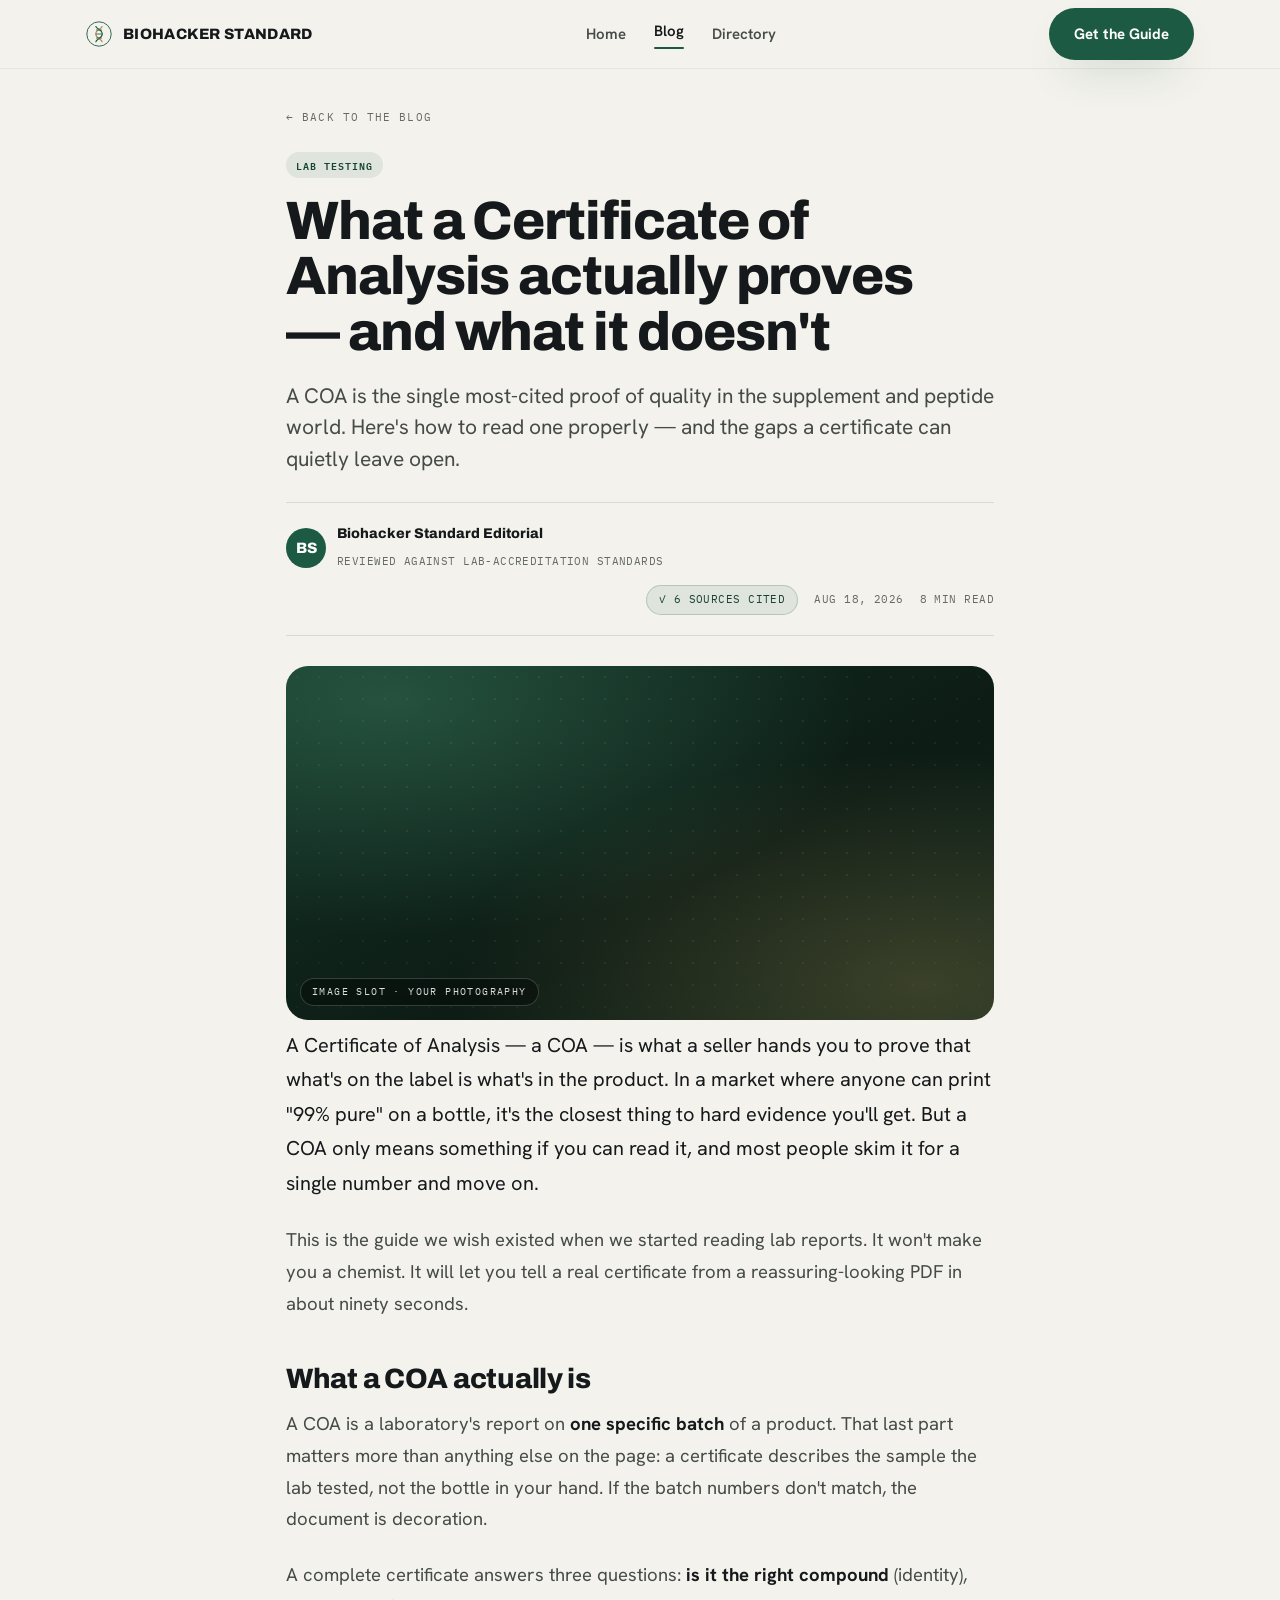
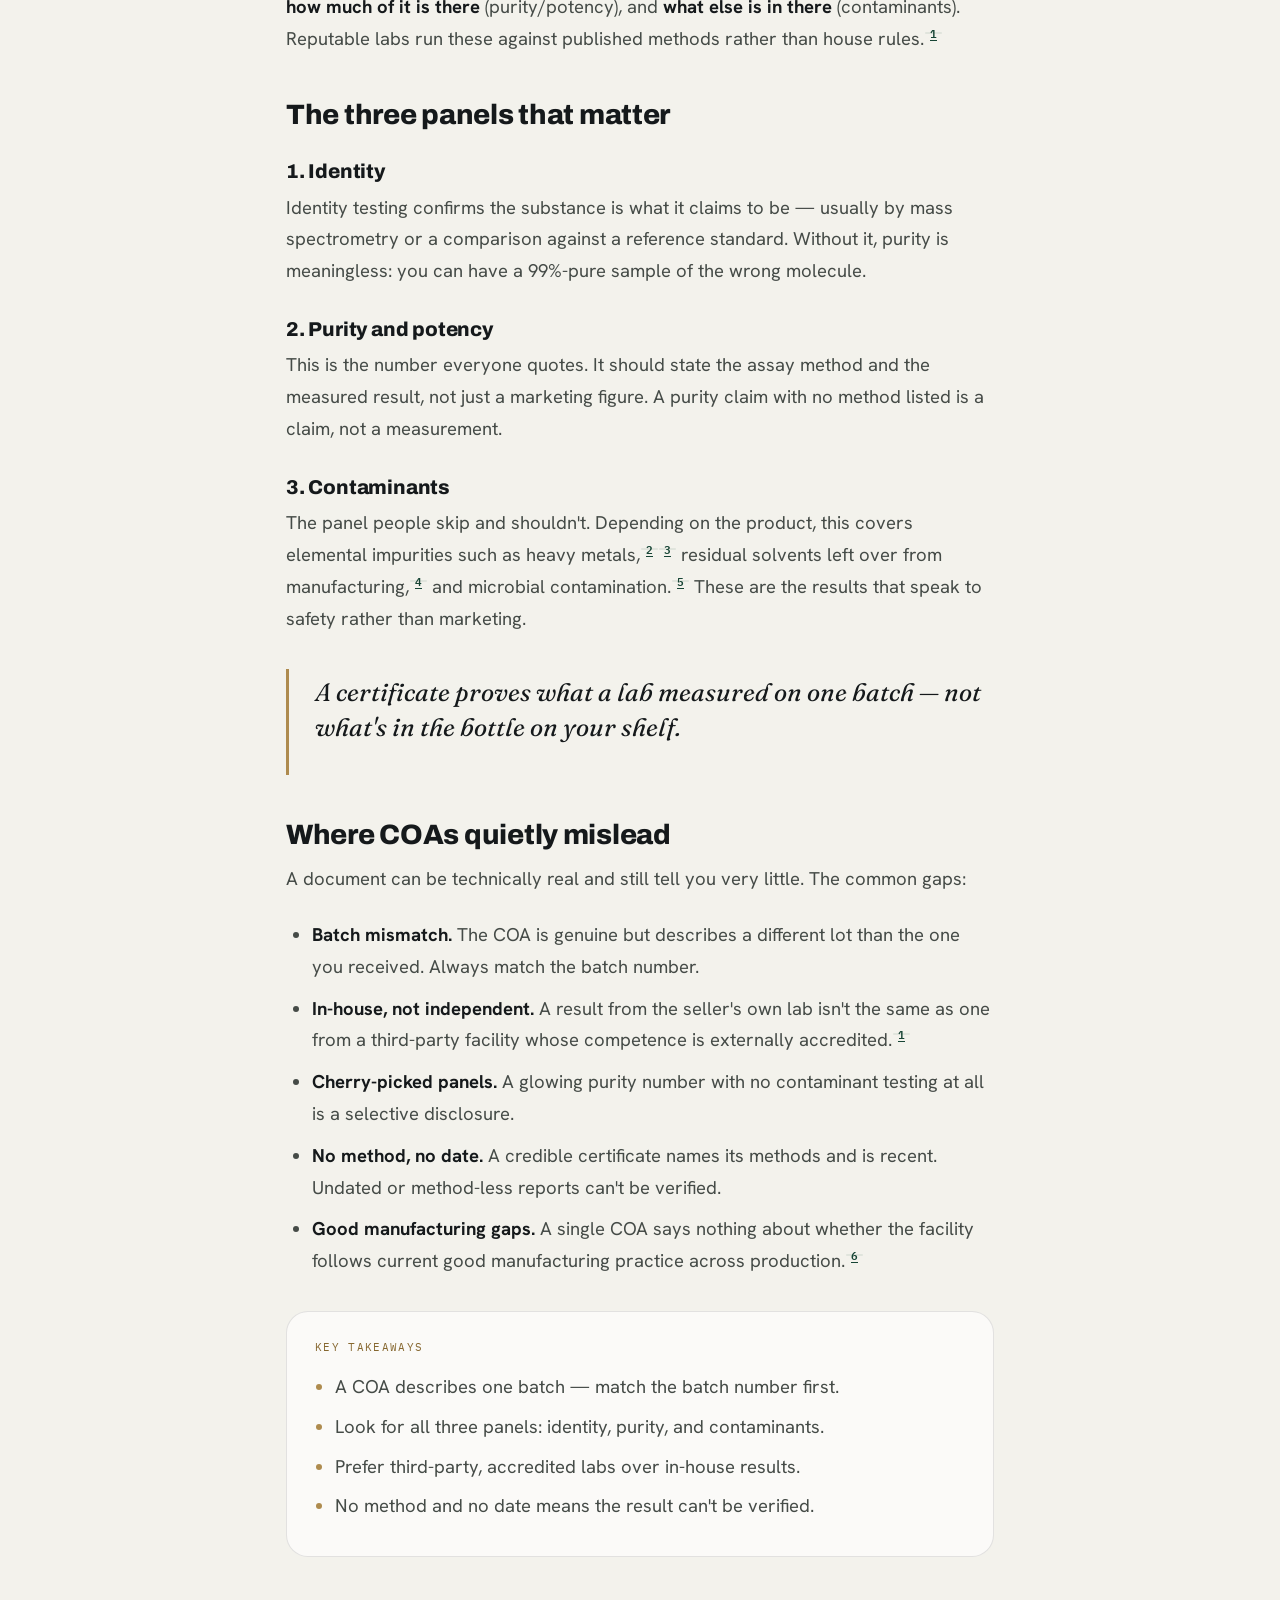
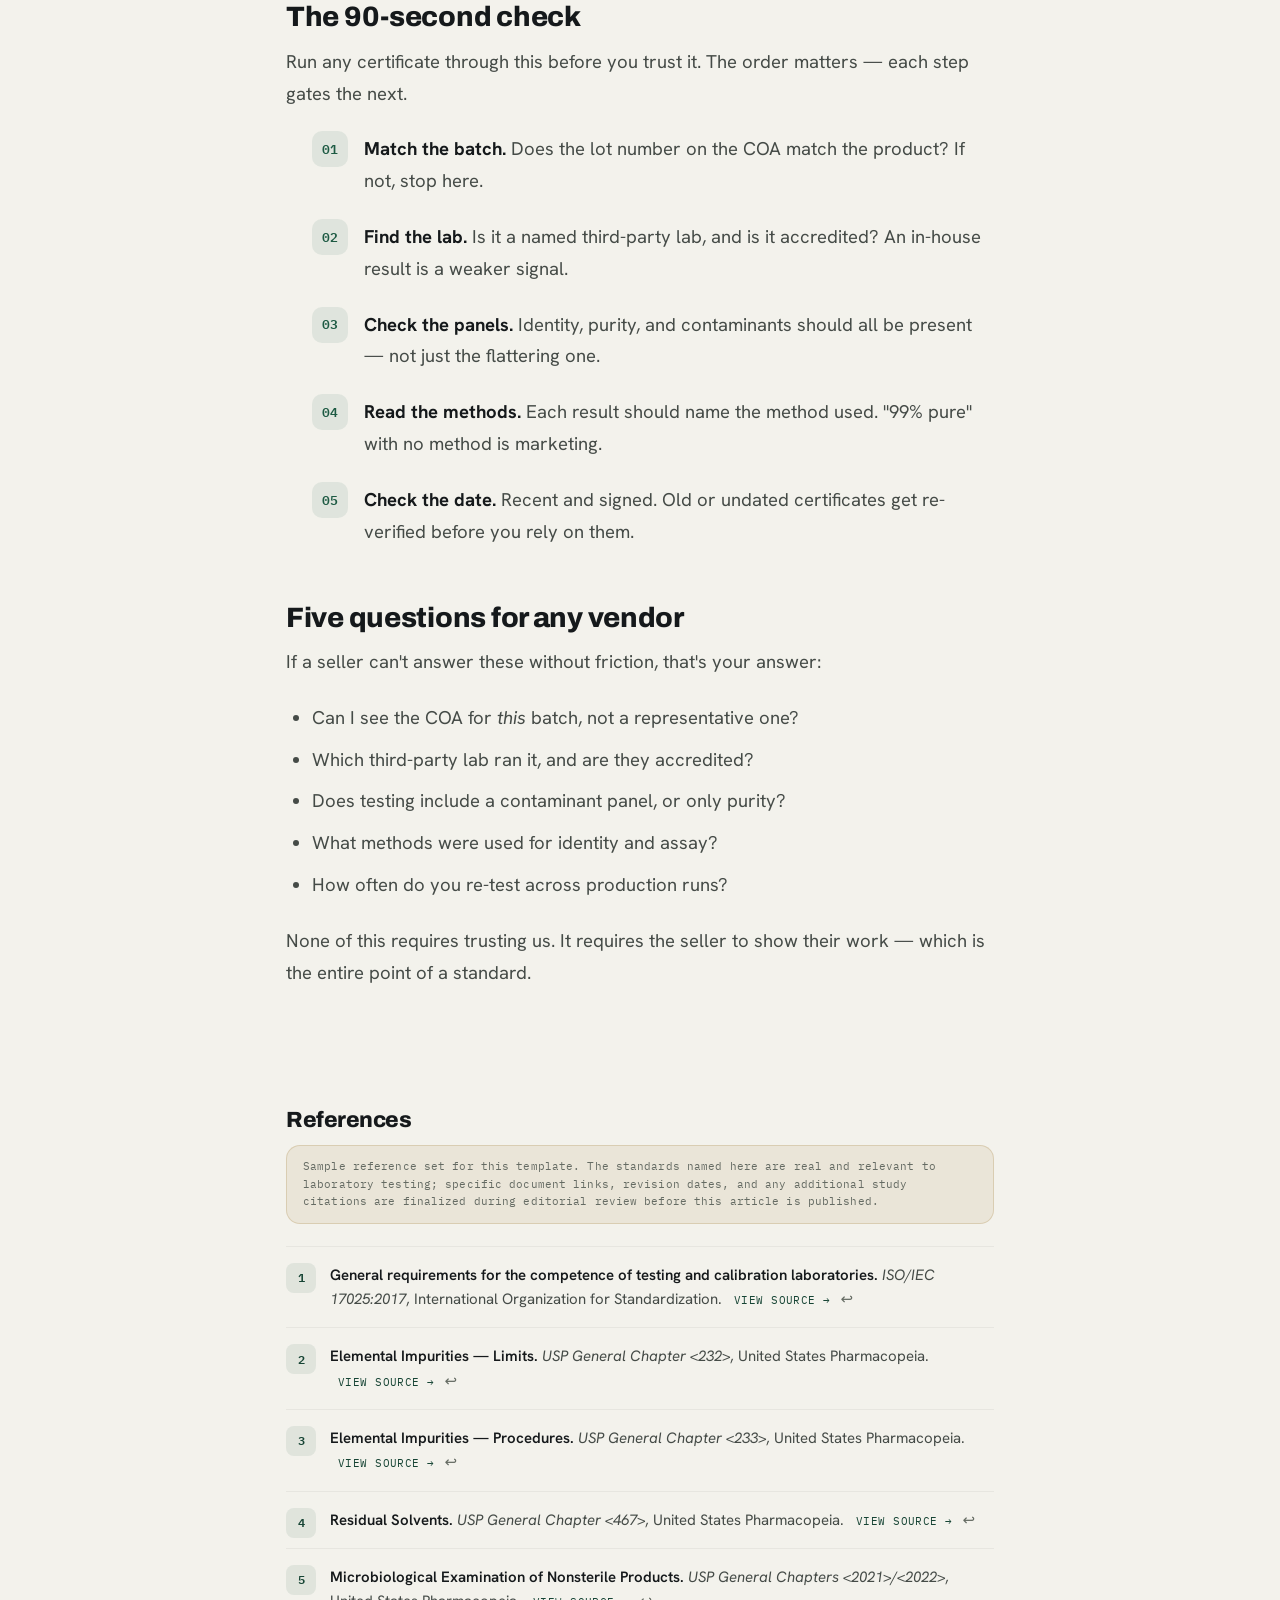
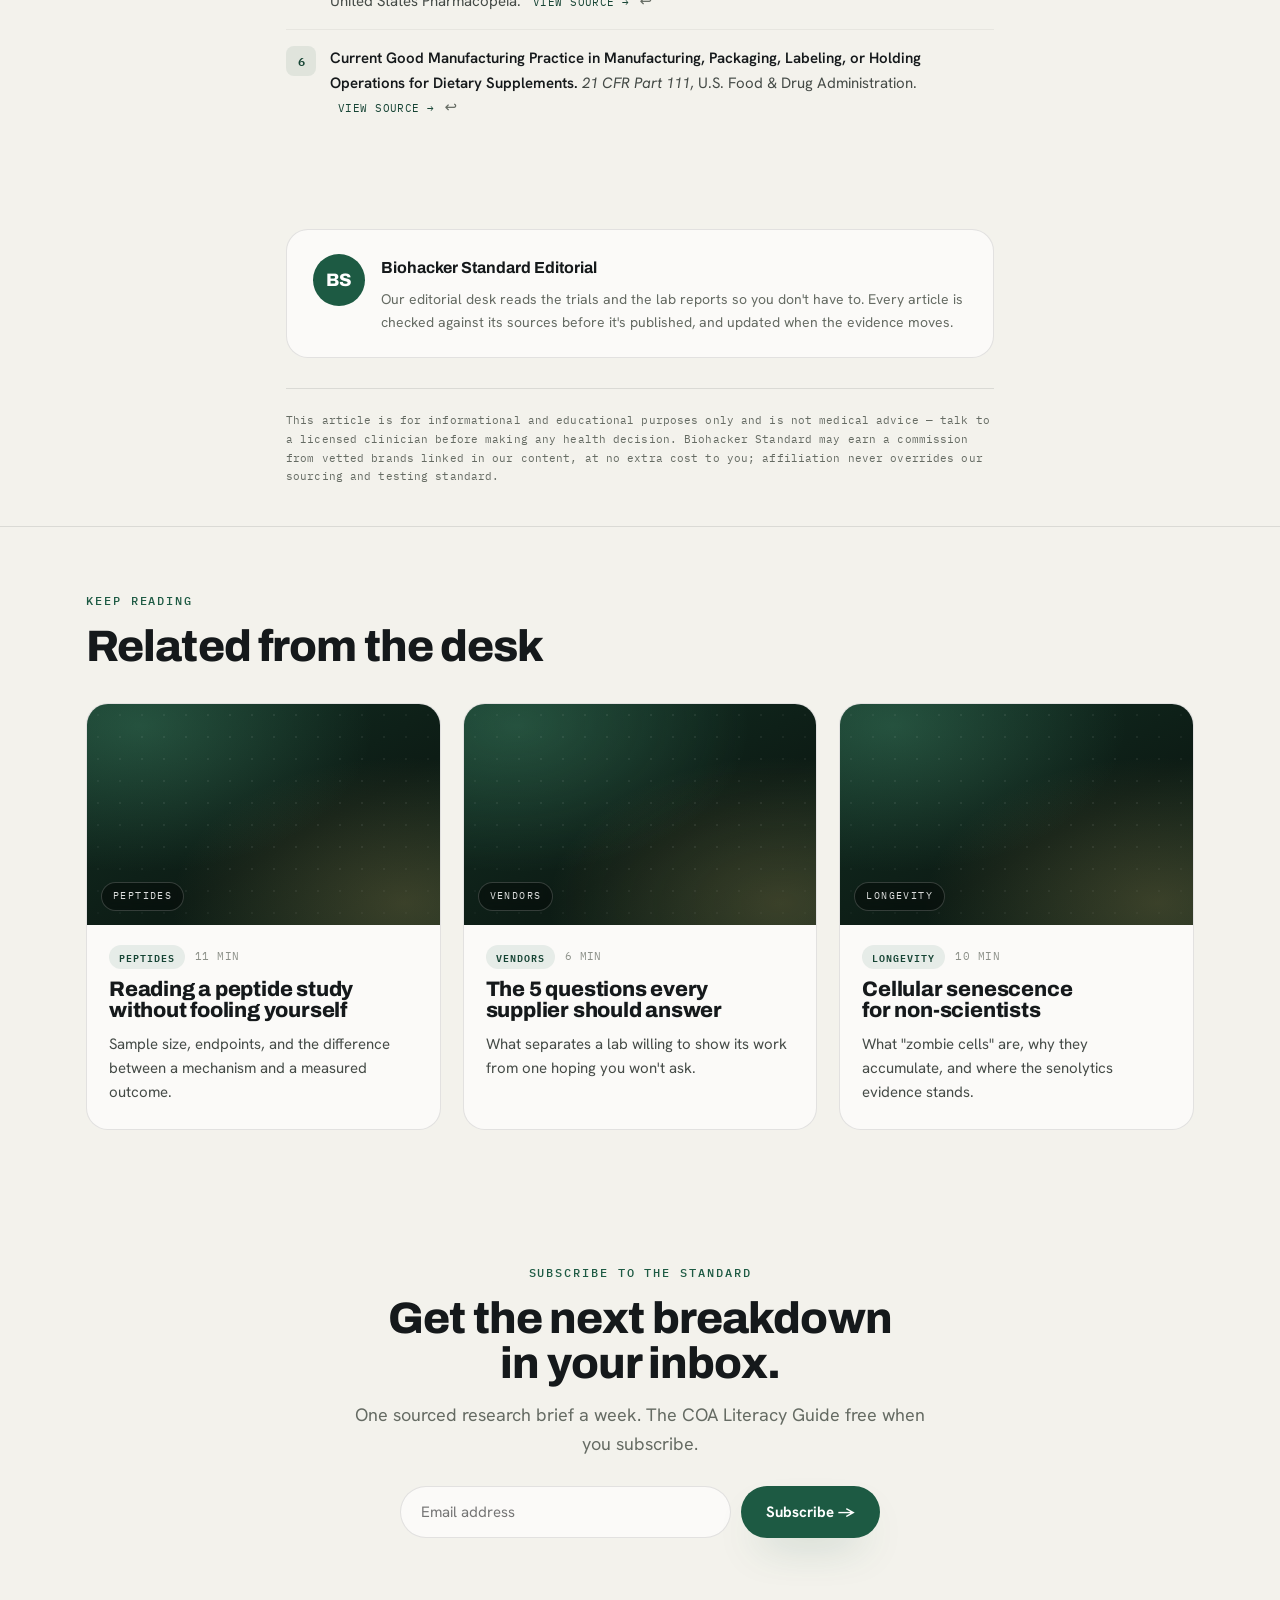
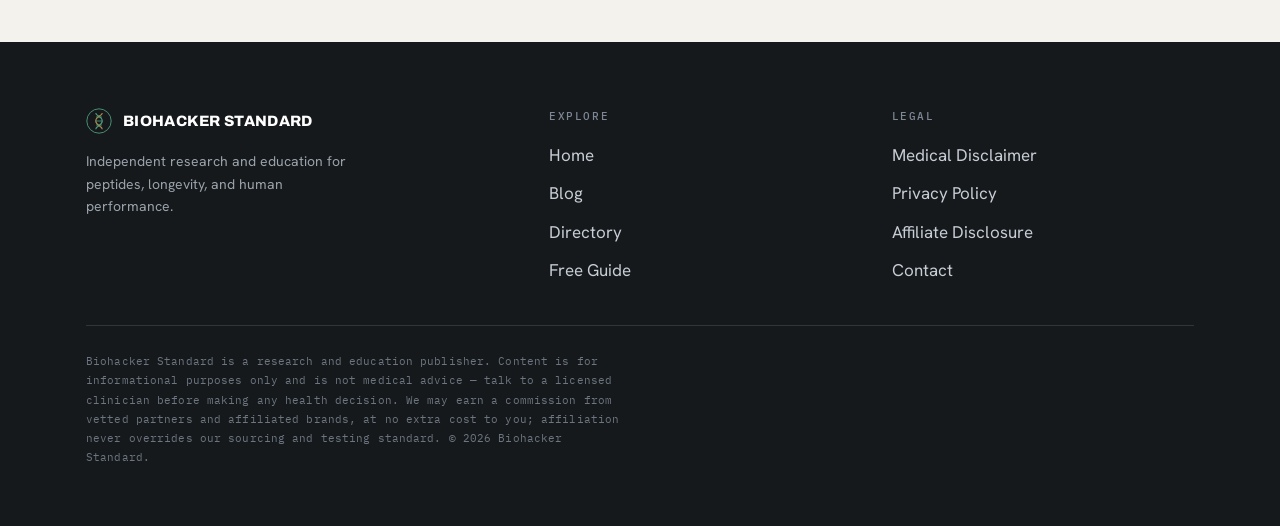
==== article.html @ f3d62b6c "Add article detail template with citation + references system - article.html: long-form post with in" ====
<!DOCTYPE html>
<html lang="en">
<head>
<meta charset="UTF-8">
<meta name="viewport" content="width=device-width, initial-scale=1">
<title>What a COA Actually Proves — Biohacker Standard</title>
<meta name="description" content="How to read a Certificate of Analysis properly — identity, purity, and contaminant panels — and the gaps a certificate can quietly leave open.">
<link rel="preconnect" href="https://fonts.googleapis.com">
<link rel="preconnect" href="https://fonts.gstatic.com" crossorigin>
<link rel="stylesheet" href="https://fonts.googleapis.com/css2?family=Archivo:wght@500;600;700;800;900&family=Hanken+Grotesk:wght@400;500;600;700;800&family=IBM+Plex+Mono:wght@400;500;600&family=Fraunces:ital,opsz,wght@0,9..144,500;1,9..144,500&display=swap">
<link rel="stylesheet" href="styles.css">
<style>
  /* ——— article layout ——— */
  .article { max-width: 760px; margin: 0 auto; padding: 0 26px; }
  .backlink { display: inline-flex; align-items: center; gap: 7px; font-family: 'IBM Plex Mono', monospace; font-size: 11px; letter-spacing: 0.1em; text-transform: uppercase; color: var(--muted); margin: 40px 0 24px; }
  .backlink:hover { color: var(--blue); text-decoration: none; }

  .article-head h1 { font-size: clamp(34px, 5vw, 54px); line-height: 1.02; margin: 16px 0 20px; }
  .article-head .deck { font-size: 21px; line-height: 1.5; color: var(--ink-soft); margin: 0 0 28px; }
  .byline { display: flex; flex-wrap: wrap; align-items: center; gap: 12px 20px; padding: 20px 0; border-top: 1px solid var(--hair); border-bottom: 1px solid var(--hair); }
  .byline .who { display: flex; align-items: center; gap: 11px; }
  .byline .avatar { width: 40px; height: 40px; border-radius: 50%; background: var(--blue); display: grid; place-items: center; color: #fff; font-family: 'Archivo'; font-weight: 800; font-size: 15px; flex: none; }
  .byline .who b { font-family: 'Archivo'; font-weight: 800; font-size: 14px; display: block; }
  .byline .who span { font-family: 'IBM Plex Mono', monospace; font-size: 10.5px; letter-spacing: 0.04em; text-transform: uppercase; color: var(--muted); }
  .byline .meta { margin-left: auto; display: flex; align-items: center; gap: 16px; font-family: 'IBM Plex Mono', monospace; font-size: 11px; letter-spacing: 0.04em; text-transform: uppercase; color: var(--muted); }
  .sources-chip { display: inline-flex; align-items: center; gap: 7px; color: var(--blue-deep); background: var(--blue-tint); border: 1px solid rgba(29,90,67,0.22); padding: 5px 12px; border-radius: var(--radius-pill); }

  .article-hero { margin: 30px 0 8px; }
  .article-hero .media { aspect-ratio: 16 / 8; }

  /* ——— prose ——— */
  .prose { font-size: 18.5px; line-height: 1.72; color: var(--ink-soft); }
  .prose > p:first-of-type { font-size: 20px; color: var(--ink); }
  .prose p { margin: 0 0 24px; }
  .prose h2 { font-size: 28px; color: var(--ink); margin: 46px 0 14px; letter-spacing: -0.01em; }
  .prose h3 { font-size: 20px; color: var(--ink); margin: 32px 0 10px; }
  .prose strong { color: var(--ink); }
  .prose a:not(.cite) { color: var(--blue-deep); text-decoration: underline; text-underline-offset: 2px; text-decoration-thickness: 1px; }
  .prose ul, .prose ol { margin: 0 0 24px; padding-left: 26px; }
  .prose li { margin-bottom: 10px; }

  /* citation marker — the signature element */
  .cite { font-size: 0.62em; vertical-align: super; line-height: 0; margin-left: 1px; }
  .cite a { display: inline-block; min-width: 17px; text-align: center; padding: 1px 5px; border-radius: 6px;
    background: var(--blue-tint); color: var(--blue-deep); font-family: 'IBM Plex Mono', monospace; font-weight: 600;
    text-decoration: none; transition: background .15s, color .15s; }
  .cite a:hover { background: var(--blue); color: #fff; }

  blockquote { margin: 34px 0; padding: 6px 0 6px 26px; border-left: 3px solid var(--gold); }
  blockquote p { font-family: 'Fraunces', Georgia, serif; font-style: italic; font-size: 25px; line-height: 1.4; color: var(--ink); margin: 0; }

  .callout { background: var(--surface); border: 1px solid var(--hair); border-radius: var(--radius); padding: 26px 28px; margin: 34px 0; }
  .callout .lbl { font-family: 'IBM Plex Mono', monospace; font-size: 11px; letter-spacing: 0.12em; text-transform: uppercase; color: var(--gold-deep); margin-bottom: 14px; display: block; }
  .callout ul { margin: 0; padding-left: 20px; }
  .callout li { color: var(--ink-soft); margin-bottom: 8px; }
  .callout li::marker { color: var(--gold); }

  /* numbered process — order carries meaning here */
  .steps { list-style: none; margin: 24px 0 30px; padding: 0; counter-reset: step; display: flex; flex-direction: column; gap: 14px; }
  .steps li { position: relative; padding-left: 52px; counter-increment: step; }
  .steps li::before { content: counter(step, decimal-leading-zero); position: absolute; left: 0; top: -2px;
    font-family: 'IBM Plex Mono', monospace; font-weight: 600; font-size: 13px; color: var(--blue); background: var(--blue-tint);
    width: 36px; height: 36px; display: grid; place-items: center; border-radius: 10px; }
  .steps li b { color: var(--ink); }

  /* ——— references block ——— */
  .refs { margin: 56px 0 10px; scroll-margin-top: 80px; }
  .refs h2 { font-size: 22px; color: var(--ink); margin-bottom: 8px; }
  .refs .editnote { font-family: 'IBM Plex Mono', monospace; font-size: 11px; line-height: 1.6; color: var(--muted); text-transform: none; letter-spacing: 0.01em;
    background: var(--gold-tint); border: 1px solid rgba(174,139,78,0.28); border-radius: var(--radius-sm); padding: 12px 16px; margin: 14px 0 22px; }
  .refs ol { list-style: none; counter-reset: ref; margin: 0; padding: 0; }
  .refs li { counter-increment: ref; position: relative; padding: 16px 0 16px 44px; border-top: 1px solid var(--hair-soft); font-size: 15px; color: var(--ink-soft); scroll-margin-top: 80px; }
  .refs li::before { content: counter(ref); position: absolute; left: 0; top: 16px; font-family: 'IBM Plex Mono', monospace; font-weight: 600; font-size: 12px; color: var(--blue-deep); background: var(--blue-tint); width: 30px; height: 30px; display: grid; place-items: center; border-radius: 8px; }
  .refs li:target { background: var(--blue-tint); border-radius: 10px; }
  .refs .src-title { color: var(--ink); font-weight: 600; }
  .refs .src-pub { font-style: italic; }
  .refs .src-link { display: inline-flex; align-items: center; gap: 5px; font-family: 'IBM Plex Mono', monospace; font-size: 10.5px; letter-spacing: 0.04em; text-transform: uppercase; color: var(--blue-deep); margin-left: 8px; }
  .refs .backref { color: var(--muted); text-decoration: none; margin-left: 6px; }
  .refs .backref:hover { color: var(--blue); }

  /* author + disclosure */
  .author-card { display: flex; gap: 16px; align-items: flex-start; background: var(--surface); border: 1px solid var(--hair); border-radius: var(--radius); padding: 24px 26px; margin: 30px 0; }
  .author-card .avatar { width: 52px; height: 52px; border-radius: 50%; background: var(--blue); display: grid; place-items: center; color: #fff; font-family: 'Archivo'; font-weight: 800; font-size: 18px; flex: none; }
  .author-card b { font-family: 'Archivo'; font-size: 16px; }
  .author-card p { font-size: 14px; color: var(--muted); margin: 6px 0 0; }
  .disclosure-note { font-family: 'IBM Plex Mono', monospace; font-size: 11px; line-height: 1.7; color: var(--muted); text-transform: none; letter-spacing: 0.01em; border-top: 1px solid var(--hair); padding-top: 22px; margin-top: 10px; }

  .related { border-top: 1px solid var(--hair); margin-top: 40px; }

  @media (max-width: 560px) {
    .byline .meta { margin-left: 0; width: 100%; }
    .prose { font-size: 17.5px; }
  }
</style>
</head>
<body>

<nav class="nav">
  <div class="container nav-inner">
    <a class="brand" href="index.html" aria-label="Biohacker Standard home">
      <svg viewBox="0 0 32 32" fill="none" aria-hidden="true">
        <circle cx="16" cy="16" r="15" stroke="#1D5A43" stroke-width="1.1"/>
        <path d="M12 6c0 4 8 4 8 10s-8 6-8 10" stroke="#1D5A43" stroke-width="1.4"/>
        <path d="M20 6c0 4-8 4-8 10s8 6 8 10" stroke="#AE8B4E" stroke-width="1.4"/>
        <path d="M12.5 11h7M12 16h8M12.5 21h7" stroke="#1D5A43" stroke-width="1"/>
      </svg>
      <b>Biohacker Standard</b>
    </a>
    <div class="nav-links">
      <a href="index.html">Home</a>
      <a href="blog.html" class="active">Blog</a>
      <a href="directory.html">Directory</a>
    </div>
    <a href="index.html#get-guide" class="btn btn-blue nav-cta">Get the Guide</a>
  </div>
</nav>

<article>
  <div class="article">
    <a class="backlink" href="blog.html">← Back to the blog</a>
    <div class="article-head">
      <span class="tagpill">Lab Testing</span>
      <h1>What a Certificate of Analysis actually proves — and what it doesn't</h1>
      <p class="deck">A COA is the single most-cited proof of quality in the supplement and peptide world. Here's how to read one properly — and the gaps a certificate can quietly leave open.</p>
      <div class="byline">
        <div class="who">
          <div class="avatar">BS</div>
          <div><b>Biohacker Standard Editorial</b><span>Reviewed against lab-accreditation standards</span></div>
        </div>
        <div class="meta">
          <span class="sources-chip">✓ 6 sources cited</span>
          <span>Aug 18, 2026</span>
          <span>8 min read</span>
        </div>
      </div>
    </div>
  </div>

  <div class="article-hero">
    <div class="article"><div class="media" role="img" aria-label="Article hero image slot"><span class="tag">Image slot · your photography</span></div></div>
  </div>

  <div class="article">
    <div class="prose">
      <p>A Certificate of Analysis — a COA — is what a seller hands you to prove that what's on the label is what's in the product. In a market where anyone can print "99% pure" on a bottle, it's the closest thing to hard evidence you'll get. But a COA only means something if you can read it, and most people skim it for a single number and move on.</p>

      <p>This is the guide we wish existed when we started reading lab reports. It won't make you a chemist. It will let you tell a real certificate from a reassuring-looking PDF in about ninety seconds.</p>

      <h2>What a COA actually is</h2>
      <p>A COA is a laboratory's report on <strong>one specific batch</strong> of a product. That last part matters more than anything else on the page: a certificate describes the sample the lab tested, not the bottle in your hand. If the batch numbers don't match, the document is decoration.</p>
      <p>A complete certificate answers three questions: <strong>is it the right compound</strong> (identity), <strong>how much of it is there</strong> (purity/potency), and <strong>what else is in there</strong> (contaminants). Reputable labs run these against published methods rather than house rules.<span class="cite"><a href="#ref-1" id="cite-1">1</a></span></p>

      <h2>The three panels that matter</h2>
      <h3>1. Identity</h3>
      <p>Identity testing confirms the substance is what it claims to be — usually by mass spectrometry or a comparison against a reference standard. Without it, purity is meaningless: you can have a 99%-pure sample of the wrong molecule.</p>

      <h3>2. Purity and potency</h3>
      <p>This is the number everyone quotes. It should state the assay method and the measured result, not just a marketing figure. A purity claim with no method listed is a claim, not a measurement.</p>

      <h3>3. Contaminants</h3>
      <p>The panel people skip and shouldn't. Depending on the product, this covers elemental impurities such as heavy metals,<span class="cite"><a href="#ref-2" id="cite-2">2</a></span><span class="cite"><a href="#ref-3" id="cite-3">3</a></span> residual solvents left over from manufacturing,<span class="cite"><a href="#ref-4" id="cite-4">4</a></span> and microbial contamination.<span class="cite"><a href="#ref-5" id="cite-5">5</a></span> These are the results that speak to safety rather than marketing.</p>

      <blockquote><p>A certificate proves what a lab measured on one batch — not what's in the bottle on your shelf.</p></blockquote>

      <h2>Where COAs quietly mislead</h2>
      <p>A document can be technically real and still tell you very little. The common gaps:</p>
      <ul>
        <li><strong>Batch mismatch.</strong> The COA is genuine but describes a different lot than the one you received. Always match the batch number.</li>
        <li><strong>In-house, not independent.</strong> A result from the seller's own lab isn't the same as one from a third-party facility whose competence is externally accredited.<span class="cite"><a href="#ref-1" id="cite-1b">1</a></span></li>
        <li><strong>Cherry-picked panels.</strong> A glowing purity number with no contaminant testing at all is a selective disclosure.</li>
        <li><strong>No method, no date.</strong> A credible certificate names its methods and is recent. Undated or method-less reports can't be verified.</li>
        <li><strong>Good manufacturing gaps.</strong> A single COA says nothing about whether the facility follows current good manufacturing practice across production.<span class="cite"><a href="#ref-6" id="cite-6">6</a></span></li>
      </ul>

      <div class="callout">
        <span class="lbl">Key takeaways</span>
        <ul>
          <li>A COA describes one batch — match the batch number first.</li>
          <li>Look for all three panels: identity, purity, and contaminants.</li>
          <li>Prefer third-party, accredited labs over in-house results.</li>
          <li>No method and no date means the result can't be verified.</li>
        </ul>
      </div>

      <h2>The 90-second check</h2>
      <p>Run any certificate through this before you trust it. The order matters — each step gates the next.</p>
      <ol class="steps">
        <li><b>Match the batch.</b> Does the lot number on the COA match the product? If not, stop here.</li>
        <li><b>Find the lab.</b> Is it a named third-party lab, and is it accredited? An in-house result is a weaker signal.</li>
        <li><b>Check the panels.</b> Identity, purity, and contaminants should all be present — not just the flattering one.</li>
        <li><b>Read the methods.</b> Each result should name the method used. "99% pure" with no method is marketing.</li>
        <li><b>Check the date.</b> Recent and signed. Old or undated certificates get re-verified before you rely on them.</li>
      </ol>

      <h2>Five questions for any vendor</h2>
      <p>If a seller can't answer these without friction, that's your answer:</p>
      <ul>
        <li>Can I see the COA for <em>this</em> batch, not a representative one?</li>
        <li>Which third-party lab ran it, and are they accredited?</li>
        <li>Does testing include a contaminant panel, or only purity?</li>
        <li>What methods were used for identity and assay?</li>
        <li>How often do you re-test across production runs?</li>
      </ul>

      <p>None of this requires trusting us. It requires the seller to show their work — which is the entire point of a standard.</p>
    </div>

    <!-- ——— REFERENCES: the signature block ——— -->
    <section class="refs" id="references">
      <h2>References</h2>
      <p class="editnote">Sample reference set for this template. The standards named here are real and relevant to laboratory testing; specific document links, revision dates, and any additional study citations are finalized during editorial review before this article is published.</p>
      <ol>
        <li id="ref-1"><span class="src-title">General requirements for the competence of testing and calibration laboratories.</span> <span class="src-pub">ISO/IEC 17025:2017</span>, International Organization for Standardization. <a class="src-link" href="#">View source →</a> <a class="backref" href="#cite-1" aria-label="Back to citation">↩</a></li>
        <li id="ref-2"><span class="src-title">Elemental Impurities — Limits.</span> <span class="src-pub">USP General Chapter &lt;232&gt;</span>, United States Pharmacopeia. <a class="src-link" href="#">View source →</a> <a class="backref" href="#cite-2">↩</a></li>
        <li id="ref-3"><span class="src-title">Elemental Impurities — Procedures.</span> <span class="src-pub">USP General Chapter &lt;233&gt;</span>, United States Pharmacopeia. <a class="src-link" href="#">View source →</a> <a class="backref" href="#cite-3">↩</a></li>
        <li id="ref-4"><span class="src-title">Residual Solvents.</span> <span class="src-pub">USP General Chapter &lt;467&gt;</span>, United States Pharmacopeia. <a class="src-link" href="#">View source →</a> <a class="backref" href="#cite-4">↩</a></li>
        <li id="ref-5"><span class="src-title">Microbiological Examination of Nonsterile Products.</span> <span class="src-pub">USP General Chapters &lt;2021&gt;/&lt;2022&gt;</span>, United States Pharmacopeia. <a class="src-link" href="#">View source →</a> <a class="backref" href="#cite-5">↩</a></li>
        <li id="ref-6"><span class="src-title">Current Good Manufacturing Practice in Manufacturing, Packaging, Labeling, or Holding Operations for Dietary Supplements.</span> <span class="src-pub">21 CFR Part 111</span>, U.S. Food &amp; Drug Administration. <a class="src-link" href="#">View source →</a> <a class="backref" href="#cite-6">↩</a></li>
      </ol>
    </section>

    <!-- author -->
    <div class="author-card">
      <div class="avatar">BS</div>
      <div>
        <b>Biohacker Standard Editorial</b>
        <p>Our editorial desk reads the trials and the lab reports so you don't have to. Every article is checked against its sources before it's published, and updated when the evidence moves.</p>
      </div>
    </div>

    <p class="disclosure-note">This article is for informational and educational purposes only and is not medical advice — talk to a licensed clinician before making any health decision. Biohacker Standard may earn a commission from vetted brands linked in our content, at no extra cost to you; affiliation never overrides our sourcing and testing standard.</p>
  </div>

  <!-- related -->
  <section class="related">
    <div class="container">
      <div class="sec-head"><span class="eyebrow">Keep reading</span><h2>Related from the desk</h2></div>
      <div class="grid g3">
        <a class="card" href="article.html"><div class="media"><span class="tag">Peptides</span></div><div class="card-body"><div class="kicker"><span class="tagpill">Peptides</span><span class="meta">11 min</span></div><h3>Reading a peptide study without fooling yourself</h3><p>Sample size, endpoints, and the difference between a mechanism and a measured outcome.</p></div></a>
        <a class="card" href="article.html"><div class="media"><span class="tag">Vendors</span></div><div class="card-body"><div class="kicker"><span class="tagpill">Vendors</span><span class="meta">6 min</span></div><h3>The 5 questions every supplier should answer</h3><p>What separates a lab willing to show its work from one hoping you won't ask.</p></div></a>
        <a class="card" href="article.html"><div class="media"><span class="tag">Longevity</span></div><div class="card-body"><div class="kicker"><span class="tagpill">Longevity</span><span class="meta">10 min</span></div><h3>Cellular senescence for non-scientists</h3><p>What "zombie cells" are, why they accumulate, and where the senolytics evidence stands.</p></div></a>
      </div>
    </div>
  </section>

  <!-- subscribe -->
  <section class="band">
    <div class="container" style="text-align:center; max-width:640px;">
      <span class="eyebrow" style="display:inline-flex; margin-bottom:14px">Subscribe to the Standard</span>
      <h2 style="margin-bottom:14px">Get the next breakdown in your inbox.</h2>
      <p style="color:var(--muted); font-size:18px; margin-bottom:28px">One sourced research brief a week. The COA Literacy Guide free when you subscribe.</p>
      <form class="subscribe-form" id="subscribe-form" style="display:flex; gap:10px; max-width:480px; margin:0 auto;">
        <input type="email" name="email" placeholder="Email address" aria-label="Email address" required style="flex:1; padding:15px 20px; border-radius:var(--radius-pill); border:1px solid var(--hair); background:var(--surface); font-family:inherit; font-size:15px; color:var(--ink);">
        <button type="submit" class="btn btn-blue">Subscribe →</button>
      </form>
      <div class="form-success" id="subscribe-success" style="max-width:460px; margin:16px auto 0">You're in — check your inbox to confirm.</div>
    </div>
  </section>
</article>

<footer class="footer">
  <div class="container">
    <div class="footer-top">
      <div>
        <a class="brand" href="index.html" style="margin-bottom:16px">
          <svg viewBox="0 0 32 32" fill="none" aria-hidden="true"><circle cx="16" cy="16" r="15" stroke="#4F9C7C" stroke-width="1.1"/><path d="M12 6c0 4 8 4 8 10s-8 6-8 10" stroke="#4F9C7C" stroke-width="1.4"/><path d="M20 6c0 4-8 4-8 10s8 6 8 10" stroke="#AE8B4E" stroke-width="1.4"/><path d="M12.5 11h7M12 16h8M12.5 21h7" stroke="#4F9C7C" stroke-width="1"/></svg>
          <b>Biohacker Standard</b>
        </a>
        <p style="color:#9AA2AC; font-size:14px; max-width:34ch">Independent research and education for peptides, longevity, and human performance.</p>
      </div>
      <div><h5>Explore</h5><ul><li><a href="index.html">Home</a></li><li><a href="blog.html">Blog</a></li><li><a href="directory.html">Directory</a></li><li><a href="index.html#get-guide">Free Guide</a></li></ul></div>
      <div><h5>Legal</h5><ul><li><a href="#">Medical Disclaimer</a></li><li><a href="#">Privacy Policy</a></li><li><a href="#">Affiliate Disclosure</a></li><li><a href="contact.html">Contact</a></li></ul></div>
    </div>
    <p class="disclosure">Biohacker Standard is a research and education publisher. Content is for informational purposes only and is not medical advice — talk to a licensed clinician before making any health decision. We may earn a commission from vetted partners and affiliated brands, at no extra cost to you; affiliation never overrides our sourcing and testing standard. © 2026 Biohacker Standard.</p>
  </div>
</footer>

<script>
  (function () {
    var sub = document.getElementById('subscribe-form');
    if (!sub) return;
    sub.addEventListener('submit', function (e) {
      e.preventDefault();
      sub.querySelector('button[type=submit]').textContent = 'Subscribing…';
      setTimeout(function () { sub.style.display = 'none'; document.getElementById('subscribe-success').style.display = 'block'; }, 500);
    });
  })();
</script>
</body>
</html>
---- styles.css ----
/* ============================================================
   BIOHACKER STANDARD — shared design system
   Light, clinical-modern. Medical-blue primary + gold secondary.
   Display: Archivo (heavy grotesque) · Body: Hanken Grotesk · Data: IBM Plex Mono
   ============================================================ */

*, *::before, *::after { box-sizing: border-box; }

:root {
  /* ——— STANDARD BEARER colorway ———
     graphite ink · warm lab-paper · deep pine primary · restrained brass.
     Accent tokens keep their blue/gold variable names for compatibility:
     --blue now = PINE (primary), --gold now = BRASS (secondary). */
  --paper:      #F3F2EC;   /* warm lab-paper */
  --surface:    #FBFAF8;
  --surface-2:  #ECEAE0;
  --ink:        #15191B;   /* graphite */
  --ink-soft:   #454B47;
  --muted:      #656B63;
  --dim:        #8C9089;
  --hair:       rgba(21,25,27,0.11);
  --hair-soft:  rgba(21,25,27,0.055);

  /* accents */
  --blue:       #1D5A43;   /* PINE — primary */
  --blue-deep:  #164434;
  --blue-hi:    #3E8E68;
  --blue-tint:  rgba(29,90,67,0.09);
  --gold:       #AE8B4E;   /* BRASS — secondary */
  --gold-deep:  #86672F;
  --gold-tint:  rgba(174,139,78,0.12);
  --cyan:       #3E8E68;   /* pine signal */

  /* status */
  --verified:   #2E7B57;
  --verified-tint: rgba(46,123,87,0.13);

  --radius:     22px;
  --radius-sm:  14px;
  --radius-pill:999px;
  --shadow-sm:  0 2px 10px -4px rgba(13,16,20,0.14);
  --shadow:     0 26px 60px -30px rgba(13,16,20,0.28);
  --shadow-blue:0 20px 44px -20px rgba(29,90,67,0.42);

  --maxw: 1160px;
}

html { scroll-behavior: smooth; -webkit-text-size-adjust: 100%; }
@media (prefers-reduced-motion: reduce) { html { scroll-behavior: auto; } *, *::before, *::after { transition: none !important; animation: none !important; } }

body {
  margin: 0;
  background: var(--paper);
  color: var(--ink);
  font-family: 'Hanken Grotesk', system-ui, -apple-system, sans-serif;
  font-size: 17px;
  line-height: 1.62;
  -webkit-font-smoothing: antialiased;
  text-rendering: optimizeLegibility;
}

img { max-width: 100%; display: block; }
a { color: var(--blue-deep); text-decoration: none; }
a:hover { text-decoration: underline; text-underline-offset: 3px; }

h1, h2, h3, h4 {
  font-family: 'Archivo', system-ui, sans-serif;
  font-weight: 800;
  letter-spacing: -0.02em;
  line-height: 1.02;
  margin: 0;
  text-wrap: balance;
}
h1 { font-size: clamp(40px, 6.2vw, 76px); }
h2 { font-size: clamp(28px, 4vw, 44px); }
h3 { font-size: 21px; letter-spacing: -0.01em; }

p { margin: 0 0 18px; }
strong { font-weight: 700; color: var(--ink); }

.mono {
  font-family: 'IBM Plex Mono', ui-monospace, monospace;
  text-transform: uppercase;
  letter-spacing: 0.16em;
  font-weight: 500;
  font-size: 12px;
}

.container { max-width: var(--maxw); margin: 0 auto; padding: 0 26px; }
.measure { max-width: 60ch; }

/* ————————————————————————— NAV ————————————————————————— */
.nav {
  position: sticky; top: 0; z-index: 60;
  background: color-mix(in srgb, var(--paper) 82%, transparent);
  backdrop-filter: blur(14px);
  border-bottom: 1px solid var(--hair-soft);
}
.nav-inner { display: flex; align-items: center; justify-content: space-between; height: 68px; gap: 20px; }
.brand { display: inline-flex; align-items: center; gap: 11px; }
.brand svg { width: 26px; height: 26px; flex: none; }
.brand b { font-family: 'Archivo', sans-serif; font-weight: 800; font-size: 15px; letter-spacing: 0.02em; color: var(--ink); text-transform: uppercase; }
.nav-links { display: flex; align-items: center; gap: 28px; }
.nav-links a { font-size: 15px; font-weight: 600; color: var(--ink-soft); }
.nav-links a:hover { color: var(--blue); text-decoration: none; }
.nav-links a.active { color: var(--ink); }
.nav-links a.active::after { content: ''; display: block; height: 2px; background: var(--blue); border-radius: 2px; margin-top: 3px; }
.nav-cta { display: inline-flex; }

/* ————————————————————————— BUTTONS ————————————————————————— */
.btn {
  display: inline-flex; align-items: center; justify-content: center; gap: 9px;
  font-family: 'Hanken Grotesk', sans-serif; font-weight: 700; font-size: 15px;
  padding: 13px 24px; border-radius: var(--radius-pill); border: 1px solid transparent;
  cursor: pointer; transition: transform .15s, box-shadow .25s, background .2s, color .2s, border-color .2s;
  white-space: nowrap; text-decoration: none;
}
.btn:hover { text-decoration: none; }
.btn:active { transform: translateY(1px); }
.btn-blue { background: var(--blue); color: #fff; box-shadow: var(--shadow-blue); }
.btn-blue:hover { background: var(--blue-deep); color: #fff; }
.btn-gold { background: var(--gold); color: #201607; box-shadow: 0 16px 34px -18px rgba(174,139,78,0.6); }
.btn-gold:hover { background: var(--gold-deep); color: #F3F2EC; }
.btn-ghost { background: var(--surface); color: var(--ink); border-color: var(--hair); box-shadow: var(--shadow-sm); }
.btn-ghost:hover { border-color: var(--blue); color: var(--blue); }
.btn-lg { padding: 16px 30px; font-size: 16px; }

:where(a, button, input, .chip):focus-visible { outline: 2px solid var(--blue); outline-offset: 2px; border-radius: 8px; }

/* ————————————————————————— EYEBROW / BADGE ————————————————————————— */
.eyebrow {
  display: inline-flex; align-items: center; gap: 9px;
  font-family: 'IBM Plex Mono', monospace; font-size: 12px; letter-spacing: 0.16em; text-transform: uppercase;
  color: var(--blue); font-weight: 500;
}
.badge {
  display: inline-flex; align-items: center; gap: 9px;
  font-family: 'IBM Plex Mono', monospace; font-size: 11.5px; letter-spacing: 0.12em; text-transform: uppercase;
  color: var(--blue-deep); background: var(--blue-tint); border: 1px solid rgba(22,87,224,0.22);
  padding: 8px 16px; border-radius: var(--radius-pill);
}
.badge.verified { color: var(--verified); background: var(--verified-tint); border-color: rgba(30,135,75,0.28); }

/* ————————————————————————— MEDIA (graphic slots, swap for photos) ————————————————————————— */
.media {
  position: relative; overflow: hidden; border-radius: var(--radius);
  background:
    radial-gradient(120% 120% at 15% 10%, rgba(95,190,147,0.26), rgba(95,190,147,0) 55%),
    radial-gradient(120% 120% at 90% 90%, rgba(196,162,94,0.24), rgba(196,162,94,0) 55%),
    linear-gradient(150deg, #123024, #0d1c15 60%, #10241a);
}
.media::before {
  content: ''; position: absolute; inset: 0;
  background-image: radial-gradient(rgba(255,255,255,0.14) 1px, transparent 1.4px);
  background-size: 22px 22px; opacity: 0.5;
  mask-image: radial-gradient(120% 120% at 50% 40%, #000 30%, transparent 78%);
}
.media .glyph { position: absolute; inset: 0; display: grid; place-items: center; }
.media .glyph svg { width: 44%; max-width: 220px; opacity: 0.9; }
.media .tag {
  position: absolute; left: 14px; bottom: 14px; z-index: 2;
  font-family: 'IBM Plex Mono', monospace; font-size: 10px; letter-spacing: 0.14em; text-transform: uppercase;
  color: rgba(255,255,255,0.86); background: rgba(0,0,0,0.35); backdrop-filter: blur(4px);
  padding: 5px 11px; border-radius: var(--radius-pill); border: 1px solid rgba(255,255,255,0.18);
}

/* ————————————————————————— CARDS ————————————————————————— */
.card {
  background: var(--surface); border: 1px solid var(--hair); border-radius: var(--radius);
  overflow: hidden; display: flex; flex-direction: column;
  transition: transform .2s, box-shadow .25s, border-color .2s;
}
.card:hover { transform: translateY(-4px); box-shadow: var(--shadow); border-color: rgba(22,87,224,0.25); }
.card .media { border-radius: 0; aspect-ratio: 16 / 10; }
.card-body { padding: 20px 22px 24px; display: flex; flex-direction: column; gap: 10px; flex: 1; }
.card .kicker { display: flex; align-items: center; gap: 10px; }
.tagpill { font-family: 'IBM Plex Mono', monospace; font-size: 10px; letter-spacing: 0.1em; text-transform: uppercase; color: var(--blue-deep); background: var(--blue-tint); padding: 4px 10px; border-radius: var(--radius-pill); font-weight: 600; }
.card .meta { font-family: 'IBM Plex Mono', monospace; font-size: 11px; letter-spacing: 0.04em; color: var(--dim); text-transform: uppercase; }
.card h3 { color: var(--ink); }
.card p { color: var(--ink-soft); font-size: 15px; margin: 0; }
.card .card-foot { margin-top: auto; padding-top: 6px; display: flex; align-items: center; justify-content: space-between; }

.grid { display: grid; gap: 22px; }
.g3 { grid-template-columns: repeat(3, 1fr); }
.g2 { grid-template-columns: repeat(2, 1fr); }

/* ————————————————————————— FILTER CHIPS ————————————————————————— */
.chips { display: flex; flex-wrap: wrap; gap: 10px; }
.chip {
  font-family: 'Hanken Grotesk', sans-serif; font-size: 14px; font-weight: 600;
  color: var(--ink-soft); background: var(--surface); border: 1px solid var(--hair);
  padding: 8px 16px; border-radius: var(--radius-pill); cursor: pointer;
  transition: background .18s, color .18s, border-color .18s;
}
.chip:hover { border-color: var(--blue); color: var(--blue); }
.chip.active { background: var(--blue); color: #fff; border-color: var(--blue); }

/* ————————————————————————— SECTIONS ————————————————————————— */
section { padding: 64px 0; }
.sec-head { max-width: 640px; margin: 0 0 34px; display: flex; flex-direction: column; gap: 14px; }
.sec-head.center { margin-left: auto; margin-right: auto; text-align: center; align-items: center; }
.sec-head p { color: var(--muted); font-size: 18px; margin: 0; }

/* ————————————————————————— SOCIAL BUTTONS ————————————————————————— */
.socials { display: flex; flex-wrap: wrap; gap: 12px; }
.social {
  display: inline-flex; align-items: center; gap: 10px;
  background: var(--surface); border: 1px solid var(--hair); border-radius: var(--radius-pill);
  padding: 11px 18px 11px 14px; font-weight: 700; font-size: 14.5px; color: var(--ink);
  box-shadow: var(--shadow-sm); transition: transform .15s, box-shadow .2s, border-color .2s;
}
.social:hover { text-decoration: none; transform: translateY(-2px); border-color: rgba(22,87,224,0.3); box-shadow: var(--shadow); }
.social svg { width: 20px; height: 20px; flex: none; }
.social .arrow { color: var(--dim); font-weight: 500; }

/* ————————————————————————— FORM ————————————————————————— */
.lead-form { display: flex; flex-direction: column; gap: 12px; }
.field-row { display: grid; grid-template-columns: 1fr 1fr; gap: 12px; }
.lead-form input[type=text], .lead-form input[type=email] {
  width: 100%; background: var(--surface); border: 1px solid var(--hair); color: var(--ink);
  padding: 15px 20px; font-family: inherit; font-size: 15px; border-radius: var(--radius-pill);
  outline: none; transition: border-color .2s, box-shadow .2s;
}
.lead-form input::placeholder { color: var(--dim); }
.lead-form input:focus { border-color: var(--blue); box-shadow: 0 0 0 3px var(--blue-tint); }
.fine { font-family: 'IBM Plex Mono', monospace; font-size: 10.5px; letter-spacing: 0.02em; color: var(--dim); line-height: 1.6; text-transform: none; }
.form-success {
  display: none; padding: 18px 22px; border-radius: var(--radius-sm); text-align: center;
  background: var(--verified-tint); border: 1px solid rgba(30,135,75,0.3); color: var(--verified);
  font-family: 'IBM Plex Mono', monospace; font-size: 13px; line-height: 1.55; text-transform: none;
}

/* ————————————————————————— STAT BAR ————————————————————————— */
.stats { display: flex; flex-wrap: wrap; gap: 12px; }
.stat { display: inline-flex; align-items: baseline; gap: 10px; padding: 12px 20px; border: 1px solid var(--hair); border-radius: var(--radius-pill); background: var(--surface); }
.stat .num { font-family: 'Archivo', sans-serif; font-weight: 800; font-size: 22px; color: var(--gold-deep); letter-spacing: -0.02em; }
.stat .lbl { font-family: 'IBM Plex Mono', monospace; font-size: 10.5px; letter-spacing: 0.06em; text-transform: uppercase; color: var(--muted); white-space: nowrap; }

/* ————————————————————————— FOOTER ————————————————————————— */
.footer { background: var(--ink); color: #C7CDD6; padding: 66px 0 40px; margin-top: 40px; }
.footer a { color: #C7CDD6; }
.footer a:hover { color: #fff; }
.footer-top { display: grid; grid-template-columns: 1.4fr 1fr 1fr; gap: 40px; padding-bottom: 40px; border-bottom: 1px solid rgba(255,255,255,0.12); }
.footer .brand b { color: #fff; }
.footer h5 { font-family: 'IBM Plex Mono', monospace; font-size: 11px; letter-spacing: 0.14em; text-transform: uppercase; color: #7E8794; margin: 0 0 16px; font-weight: 500; }
.footer ul { list-style: none; margin: 0; padding: 0; display: flex; flex-direction: column; gap: 11px; }
.footer .foot-social { display: flex; gap: 12px; margin-top: 18px; }
.footer .foot-social a { display: grid; place-items: center; width: 38px; height: 38px; border: 1px solid rgba(255,255,255,0.16); border-radius: 50%; }
.footer .foot-social a:hover { background: var(--blue); border-color: var(--blue); }
.footer .foot-social svg { width: 17px; height: 17px; }
.footer .disclosure { padding-top: 26px; font-family: 'IBM Plex Mono', monospace; font-size: 11px; line-height: 1.75; color: #6C7581; max-width: 78ch; text-transform: none; letter-spacing: 0.01em; }

/* ————————————————————————— PAGE HEADER (interior) ————————————————————————— */
.page-head { padding: 60px 0 20px; }
.page-head h1 { font-size: clamp(38px, 5.4vw, 62px); }
.page-head p { color: var(--muted); font-size: 19px; max-width: 60ch; margin-top: 16px; }

/* ————————————————————————— RESPONSIVE ————————————————————————— */
@media (max-width: 900px) {
  .footer-top { grid-template-columns: 1fr 1fr; }
  .g3 { grid-template-columns: 1fr 1fr; }
}
@media (max-width: 760px) {
  .nav-links { display: none; }
  .field-row { grid-template-columns: 1fr; }
}
@media (max-width: 600px) {
  .g3, .g2 { grid-template-columns: 1fr; }
  .footer-top { grid-template-columns: 1fr; gap: 30px; }
  section { padding: 48px 0; }
}
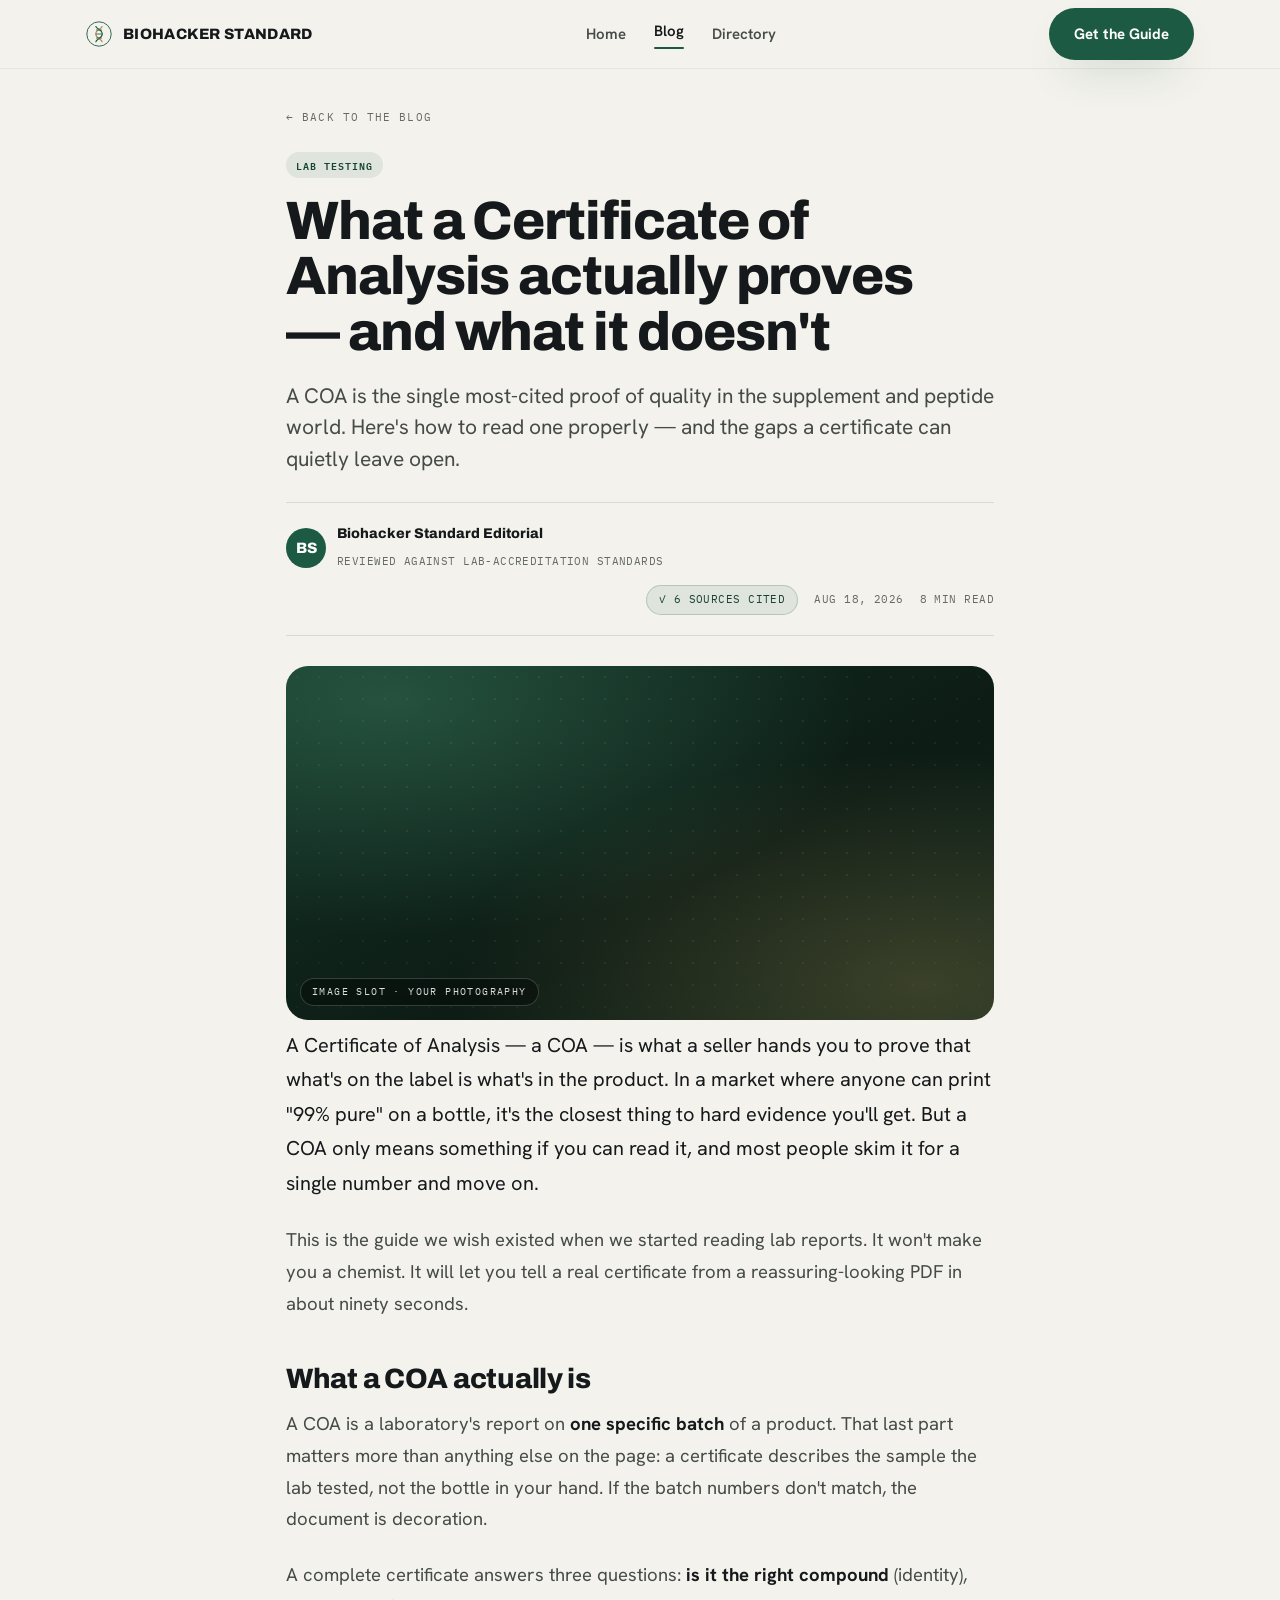
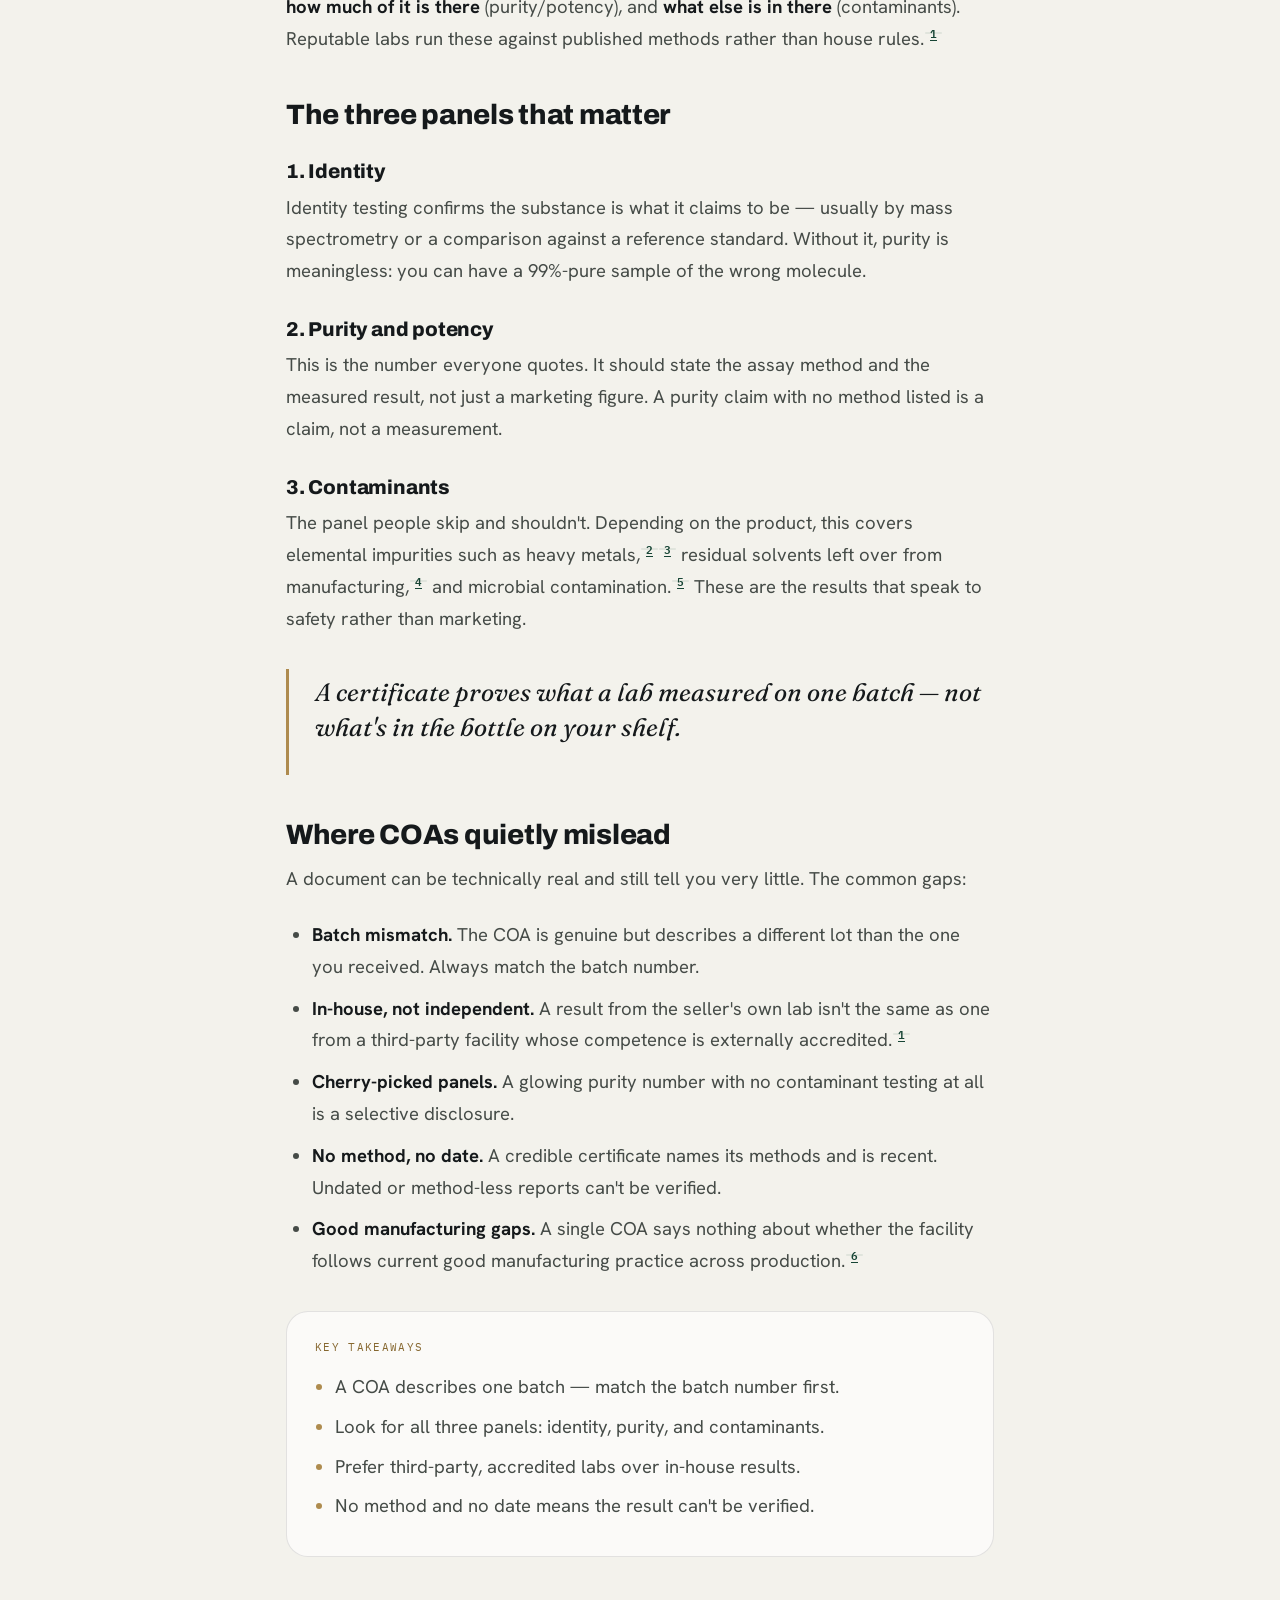
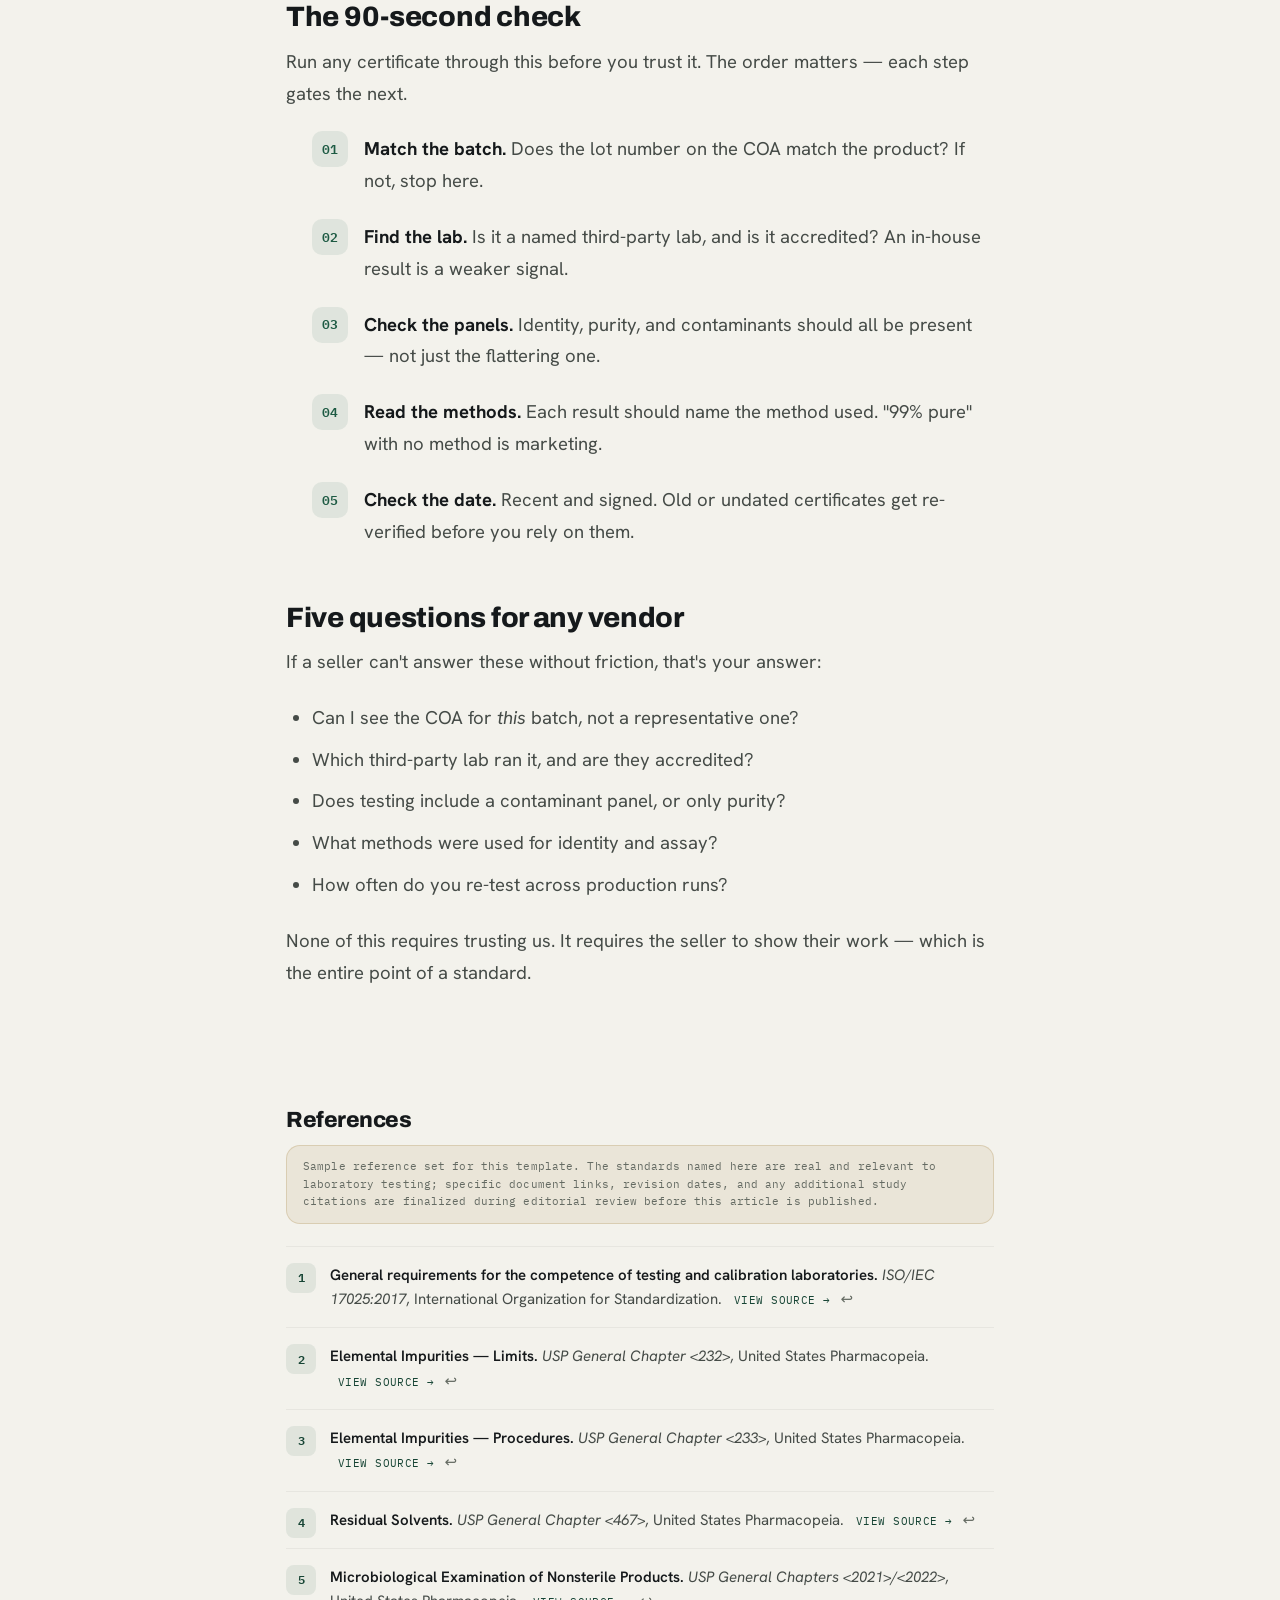
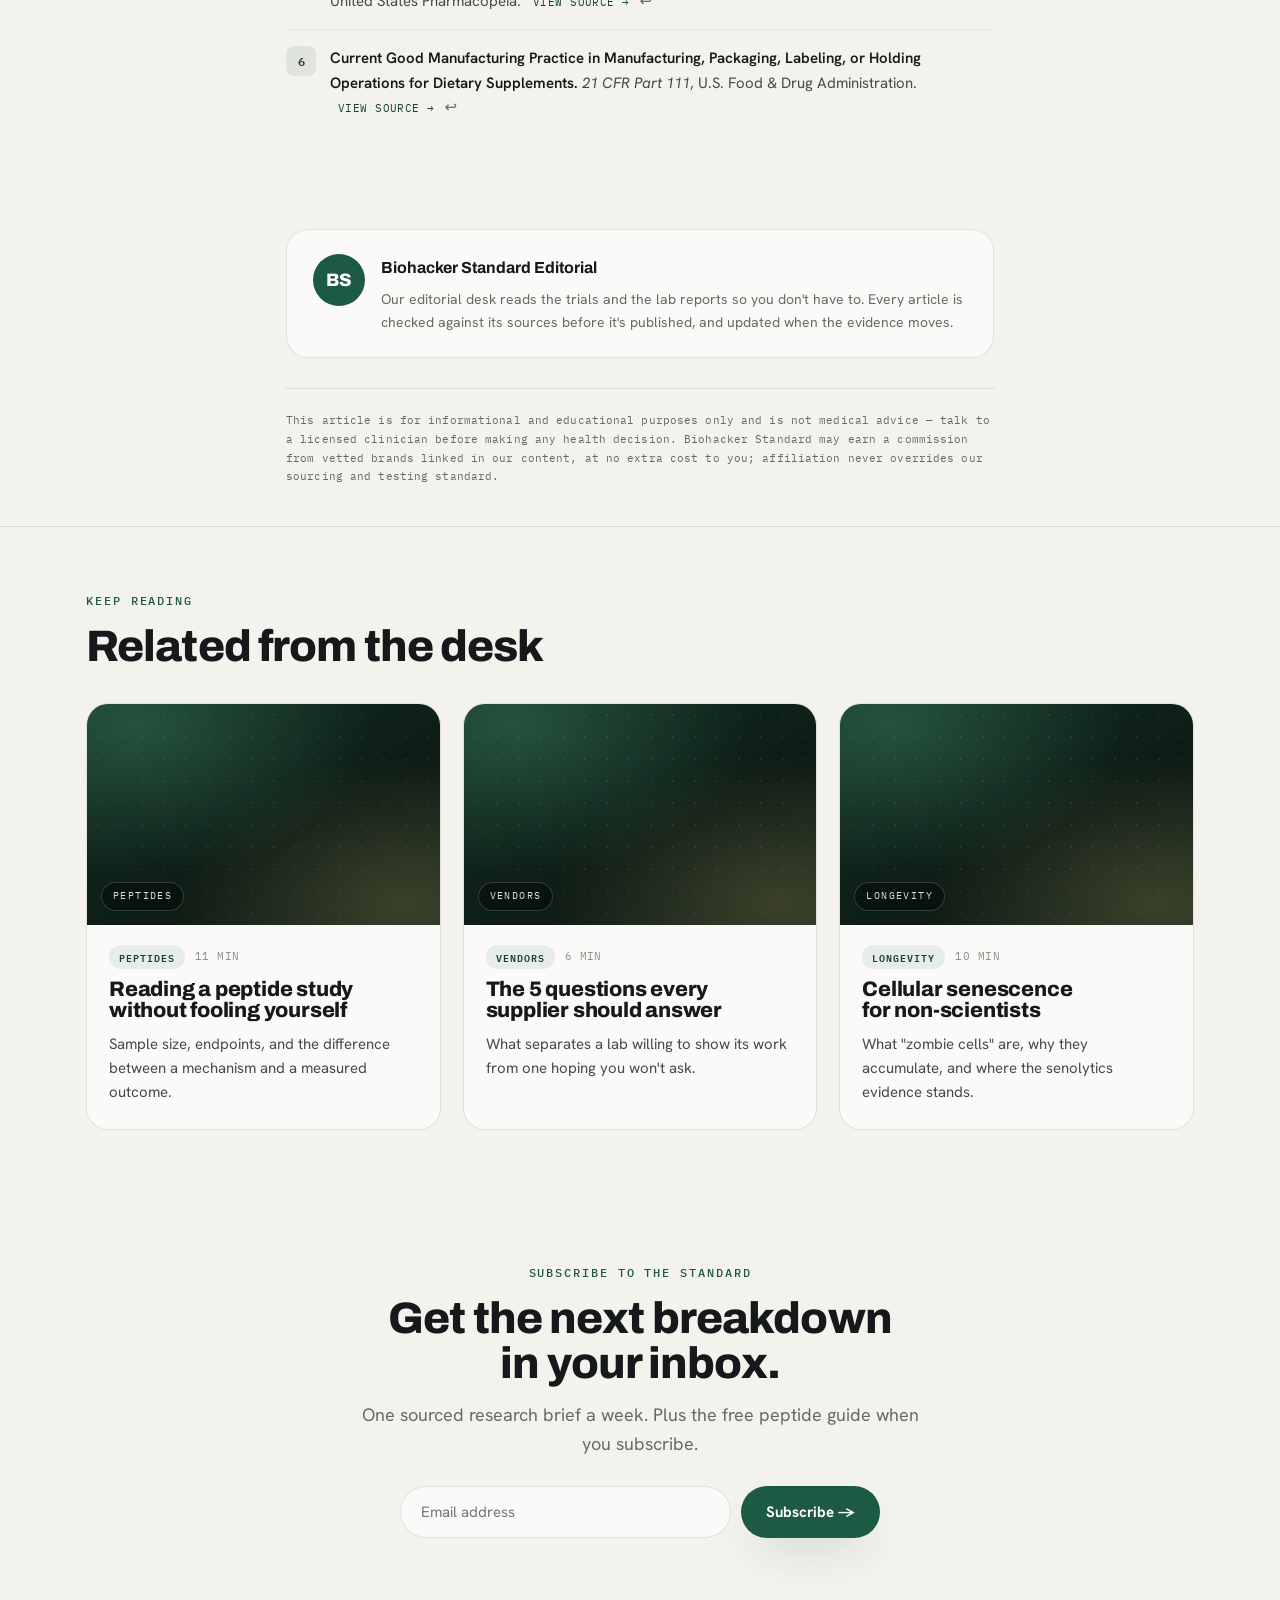
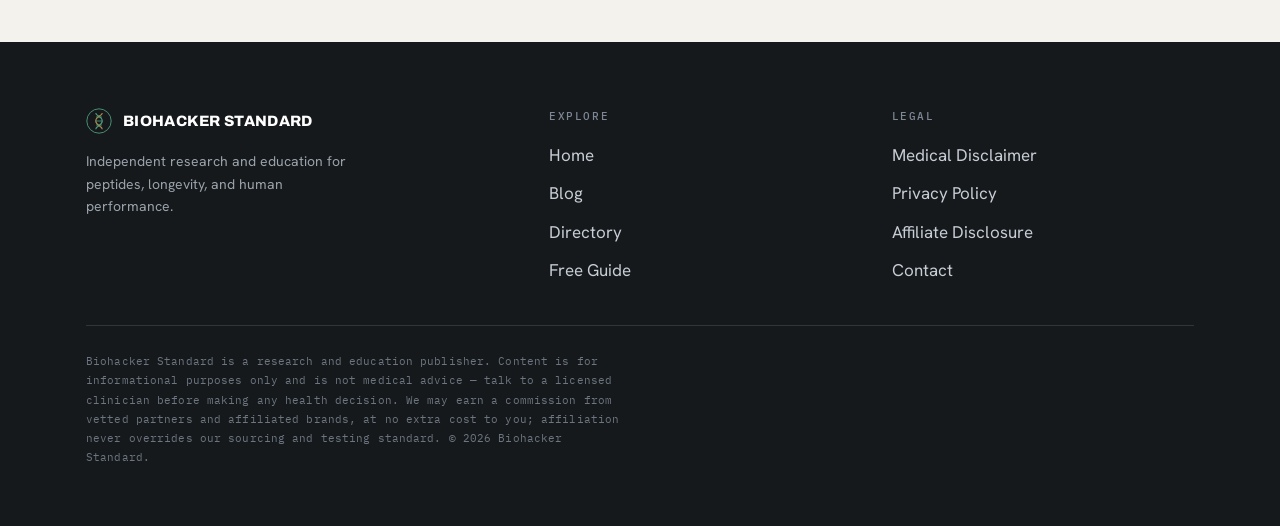
==== commit eaae4c94: "Rework hero copy: hub positioning + salesier lead magnet - Replace "Free Literature Review" with a b" ====
--- a/article.html
+++ b/article.html
@@ -248,7 +248,7 @@
     <div class="container" style="text-align:center; max-width:640px;">
       <span class="eyebrow" style="display:inline-flex; margin-bottom:14px">Subscribe to the Standard</span>
       <h2 style="margin-bottom:14px">Get the next breakdown in your inbox.</h2>
-      <p style="color:var(--muted); font-size:18px; margin-bottom:28px">One sourced research brief a week. The COA Literacy Guide free when you subscribe.</p>
+      <p style="color:var(--muted); font-size:18px; margin-bottom:28px">One sourced research brief a week. Plus the free peptide guide when you subscribe.</p>
       <form class="subscribe-form" id="subscribe-form" style="display:flex; gap:10px; max-width:480px; margin:0 auto;">
         <input type="email" name="email" placeholder="Email address" aria-label="Email address" required style="flex:1; padding:15px 20px; border-radius:var(--radius-pill); border:1px solid var(--hair); background:var(--surface); font-family:inherit; font-size:15px; color:var(--ink);">
         <button type="submit" class="btn btn-blue">Subscribe →</button>
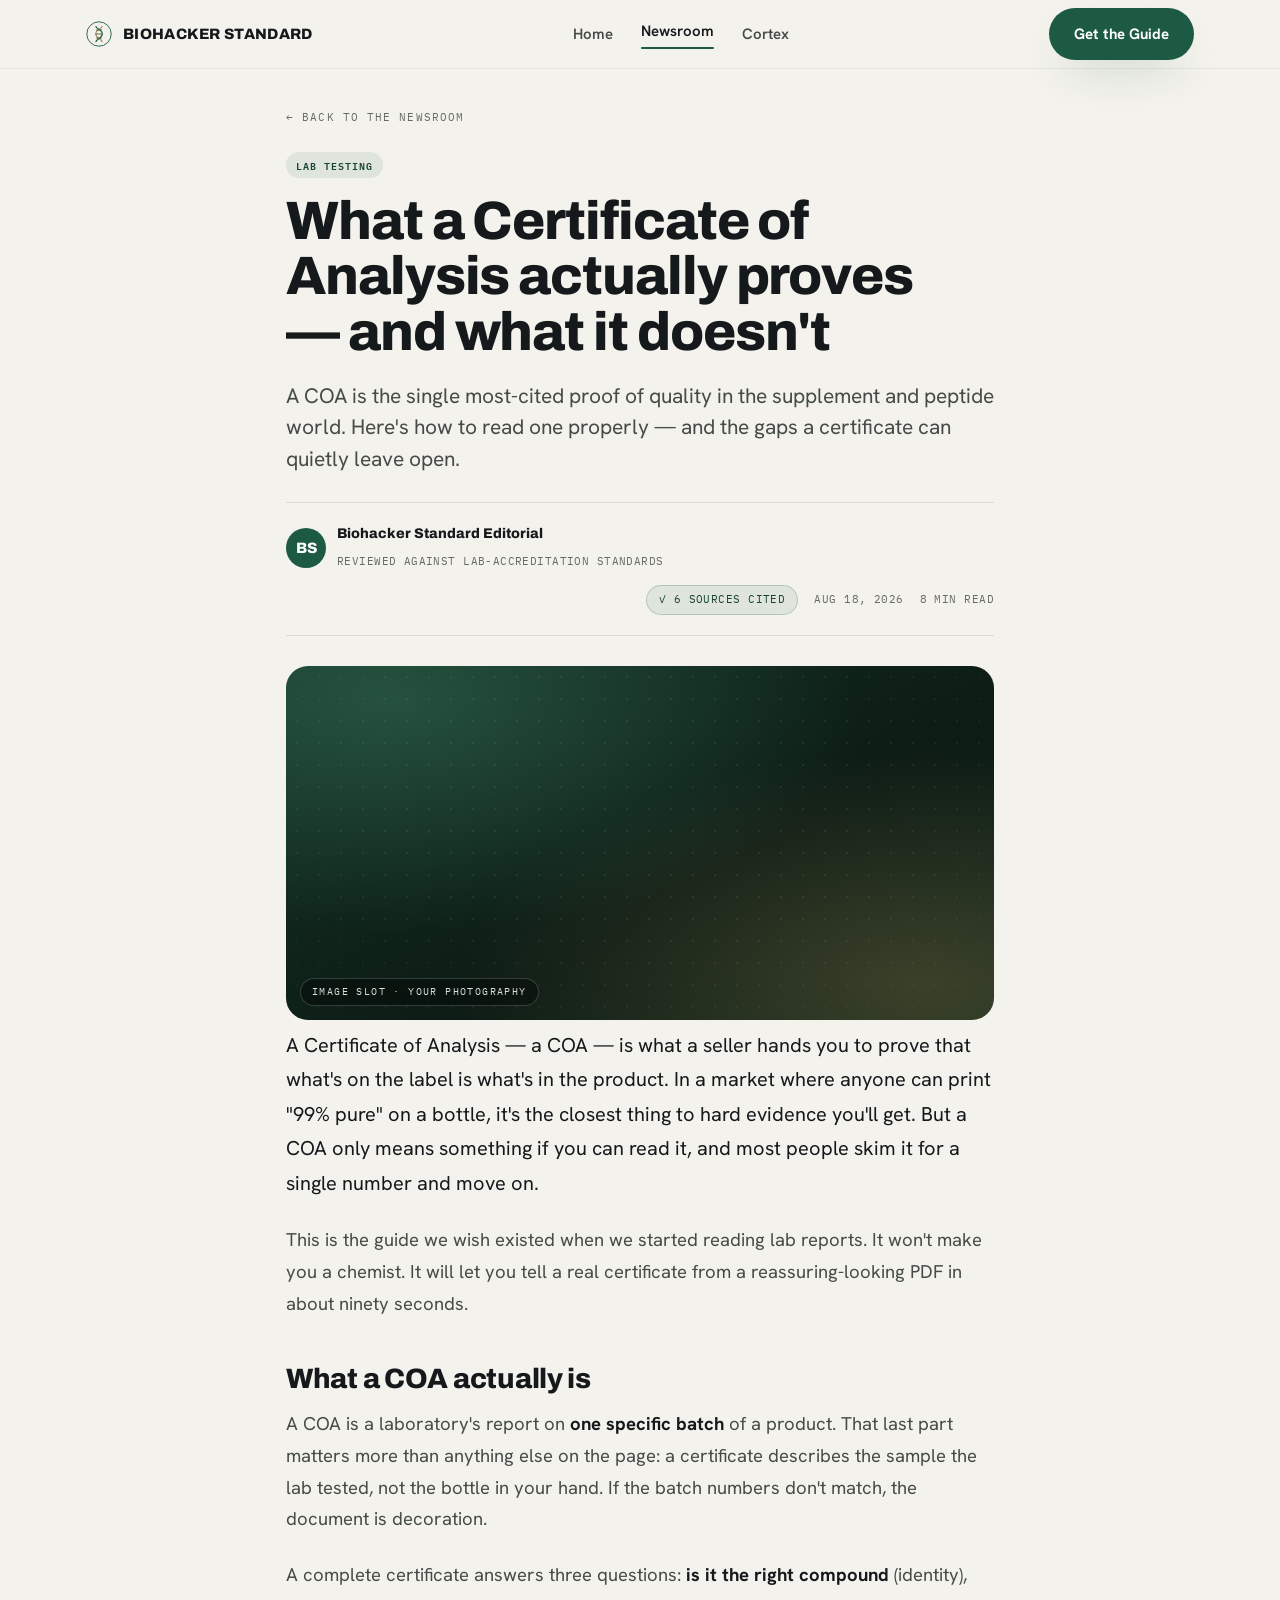
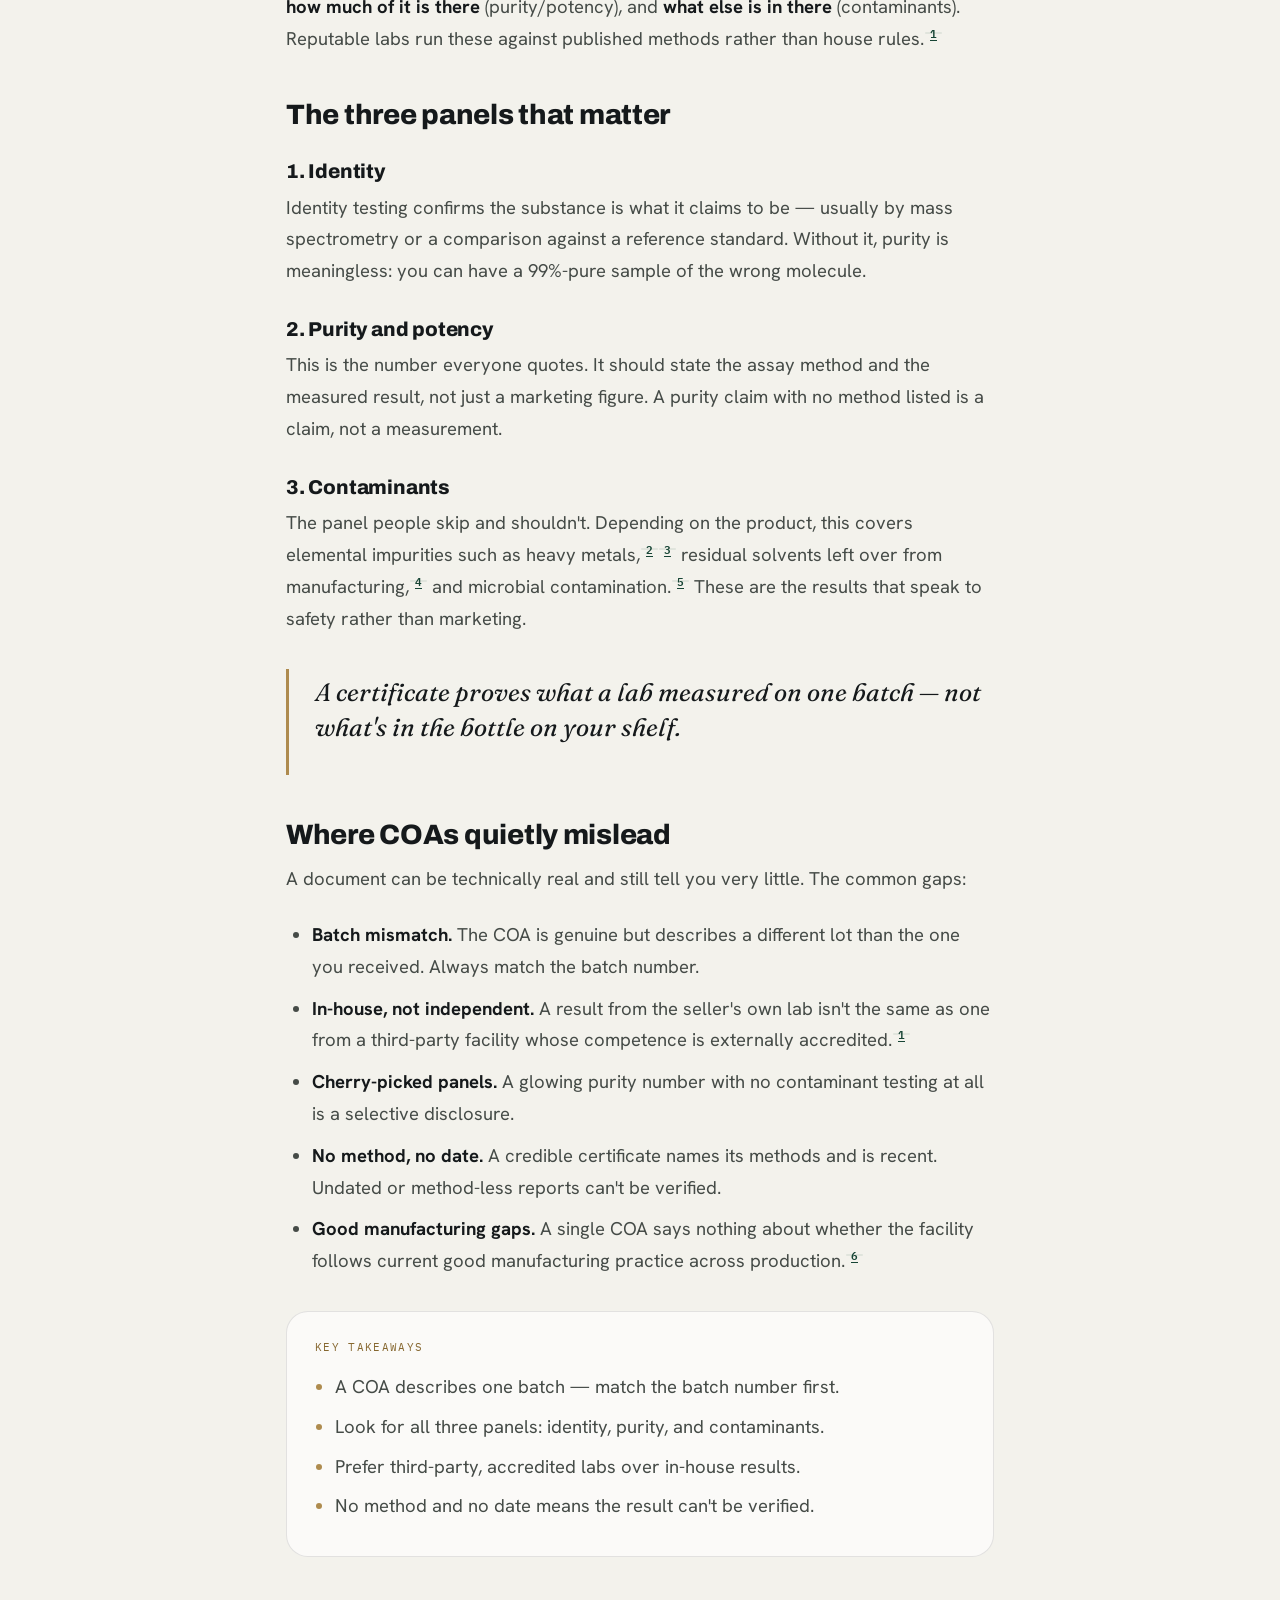
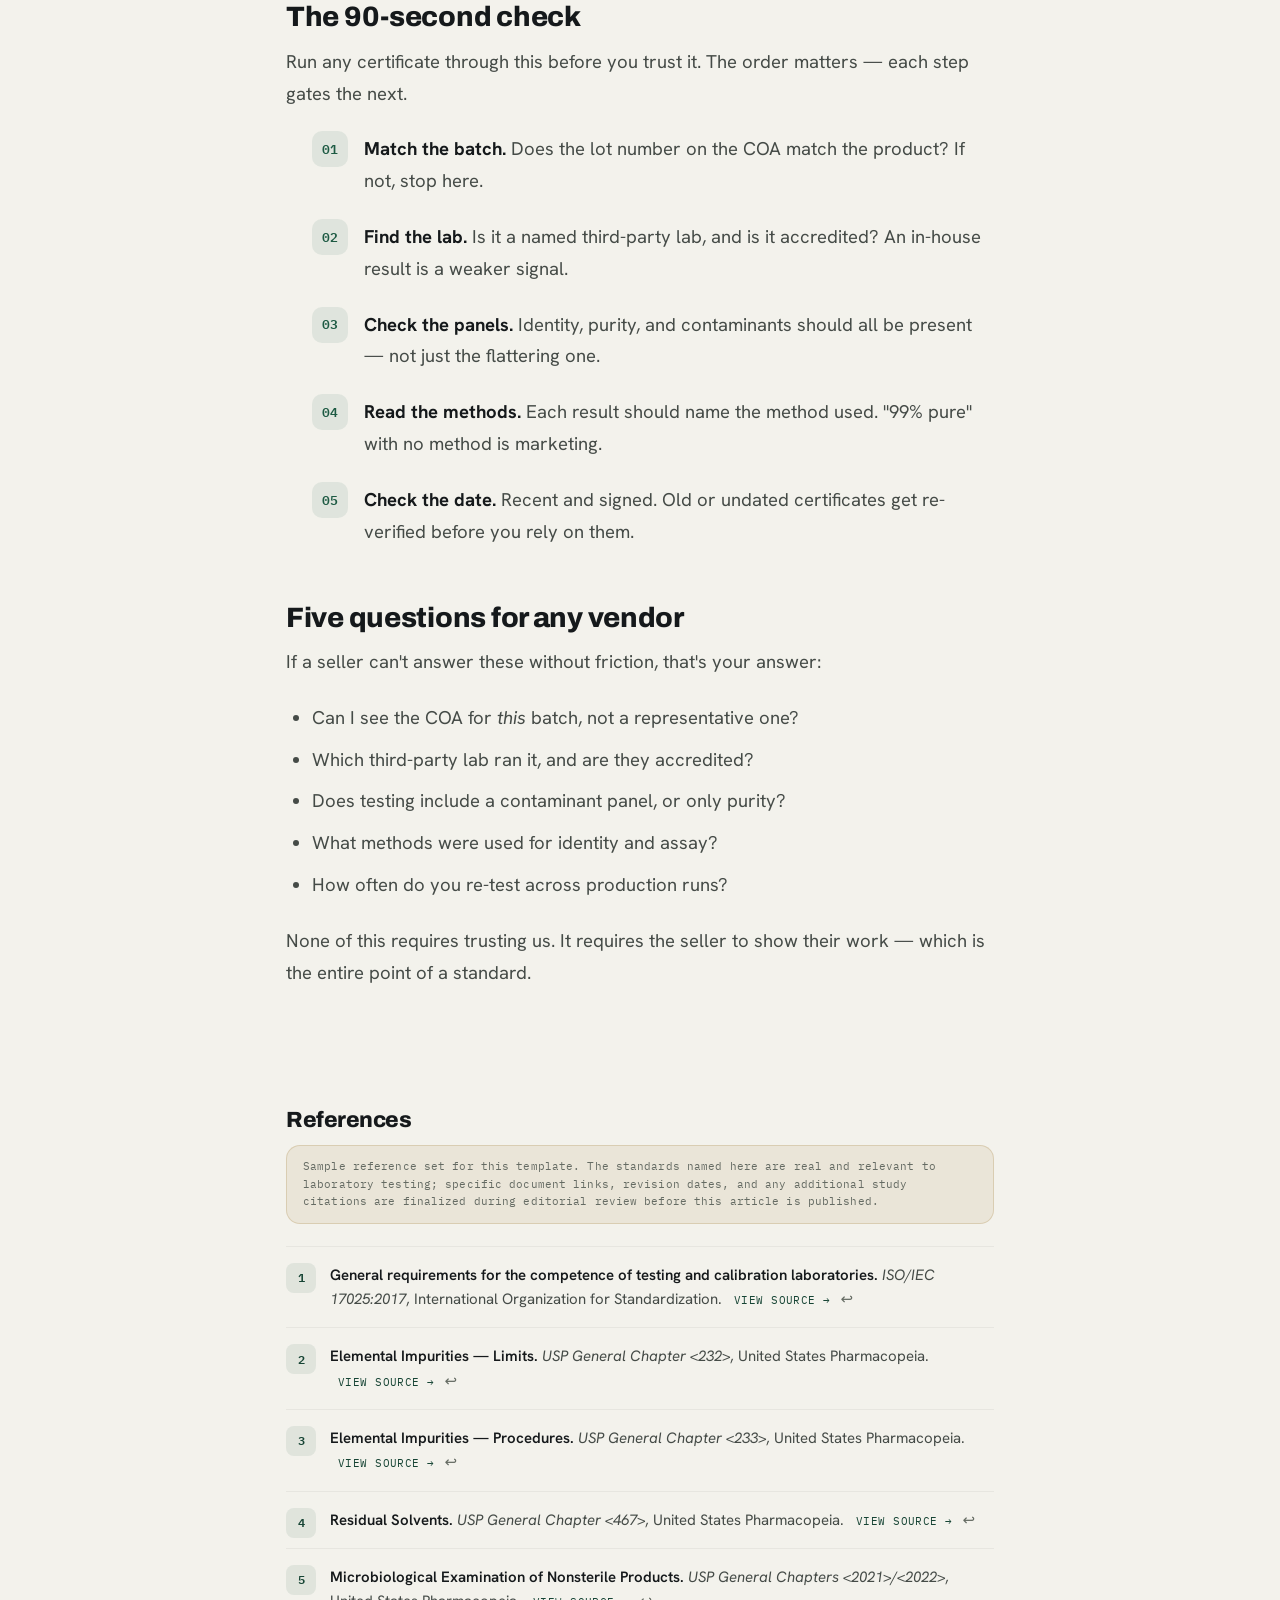
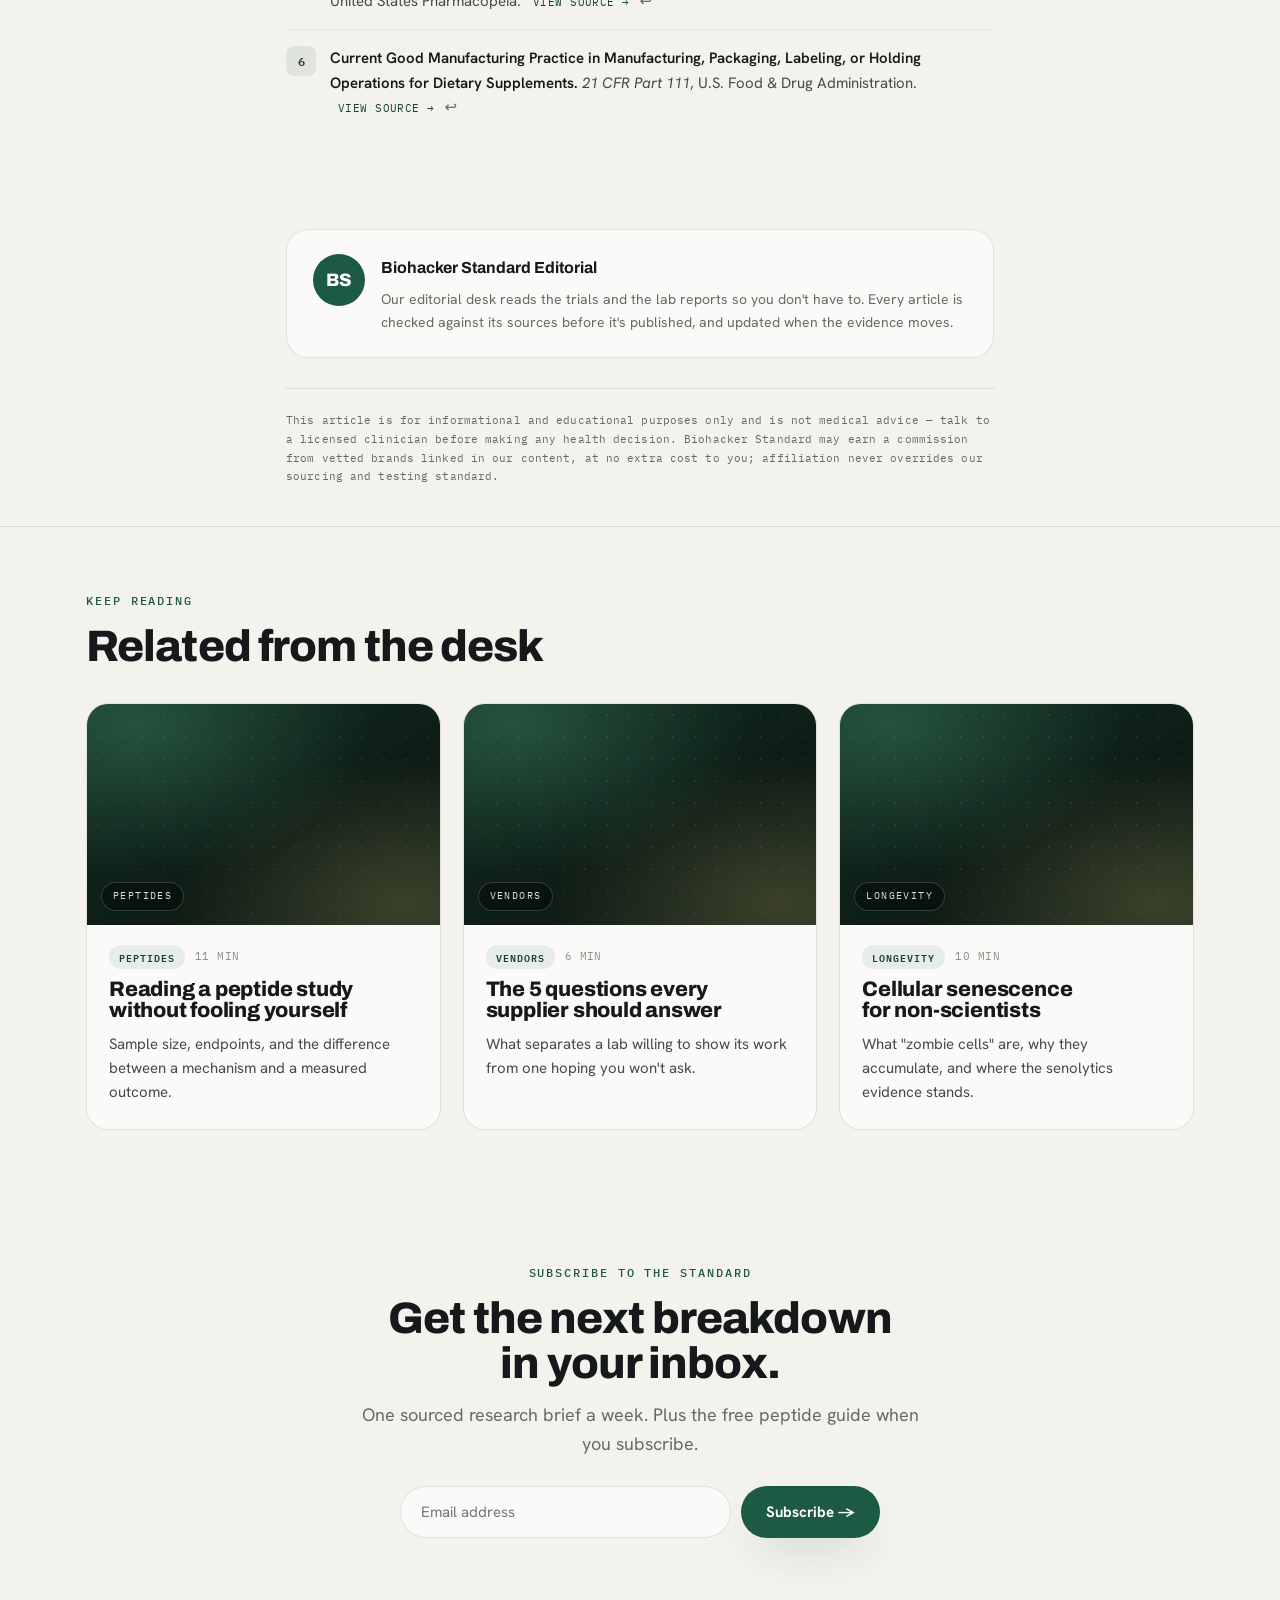
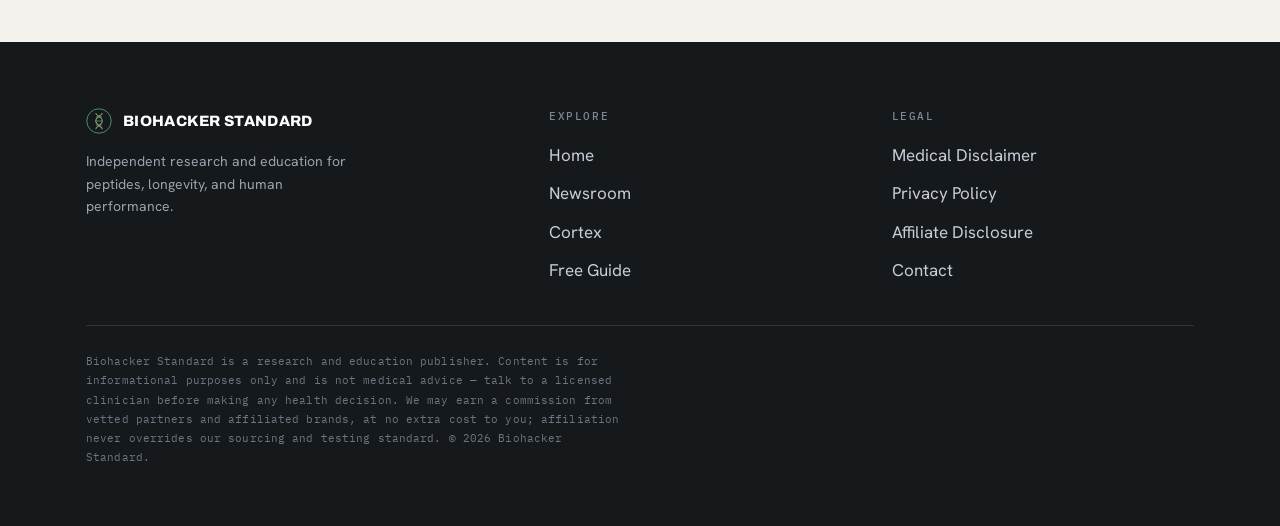
==== commit 605bea92: "Rename Blog -> Newsroom and Directory -> Cortex sitewide - Nav, footers, page headers, <title>s, art" ====
--- a/article.html
+++ b/article.html
@@ -108,8 +108,8 @@
     </a>
     <div class="nav-links">
       <a href="index.html">Home</a>
-      <a href="blog.html" class="active">Blog</a>
-      <a href="directory.html">Directory</a>
+      <a href="blog.html" class="active">Newsroom</a>
+      <a href="directory.html">Cortex</a>
     </div>
     <a href="index.html#get-guide" class="btn btn-blue nav-cta">Get the Guide</a>
   </div>
@@ -117,7 +117,7 @@
 
 <article>
   <div class="article">
-    <a class="backlink" href="blog.html">← Back to the blog</a>
+    <a class="backlink" href="blog.html">← Back to the newsroom</a>
     <div class="article-head">
       <span class="tagpill">Lab Testing</span>
       <h1>What a Certificate of Analysis actually proves — and what it doesn't</h1>
@@ -268,7 +268,7 @@
         </a>
         <p style="color:#9AA2AC; font-size:14px; max-width:34ch">Independent research and education for peptides, longevity, and human performance.</p>
       </div>
-      <div><h5>Explore</h5><ul><li><a href="index.html">Home</a></li><li><a href="blog.html">Blog</a></li><li><a href="directory.html">Directory</a></li><li><a href="index.html#get-guide">Free Guide</a></li></ul></div>
+      <div><h5>Explore</h5><ul><li><a href="index.html">Home</a></li><li><a href="blog.html">Newsroom</a></li><li><a href="directory.html">Cortex</a></li><li><a href="index.html#get-guide">Free Guide</a></li></ul></div>
       <div><h5>Legal</h5><ul><li><a href="#">Medical Disclaimer</a></li><li><a href="#">Privacy Policy</a></li><li><a href="#">Affiliate Disclosure</a></li><li><a href="contact.html">Contact</a></li></ul></div>
     </div>
     <p class="disclosure">Biohacker Standard is a research and education publisher. Content is for informational purposes only and is not medical advice — talk to a licensed clinician before making any health decision. We may earn a commission from vetted partners and affiliated brands, at no extra cost to you; affiliation never overrides our sourcing and testing standard. © 2026 Biohacker Standard.</p>
